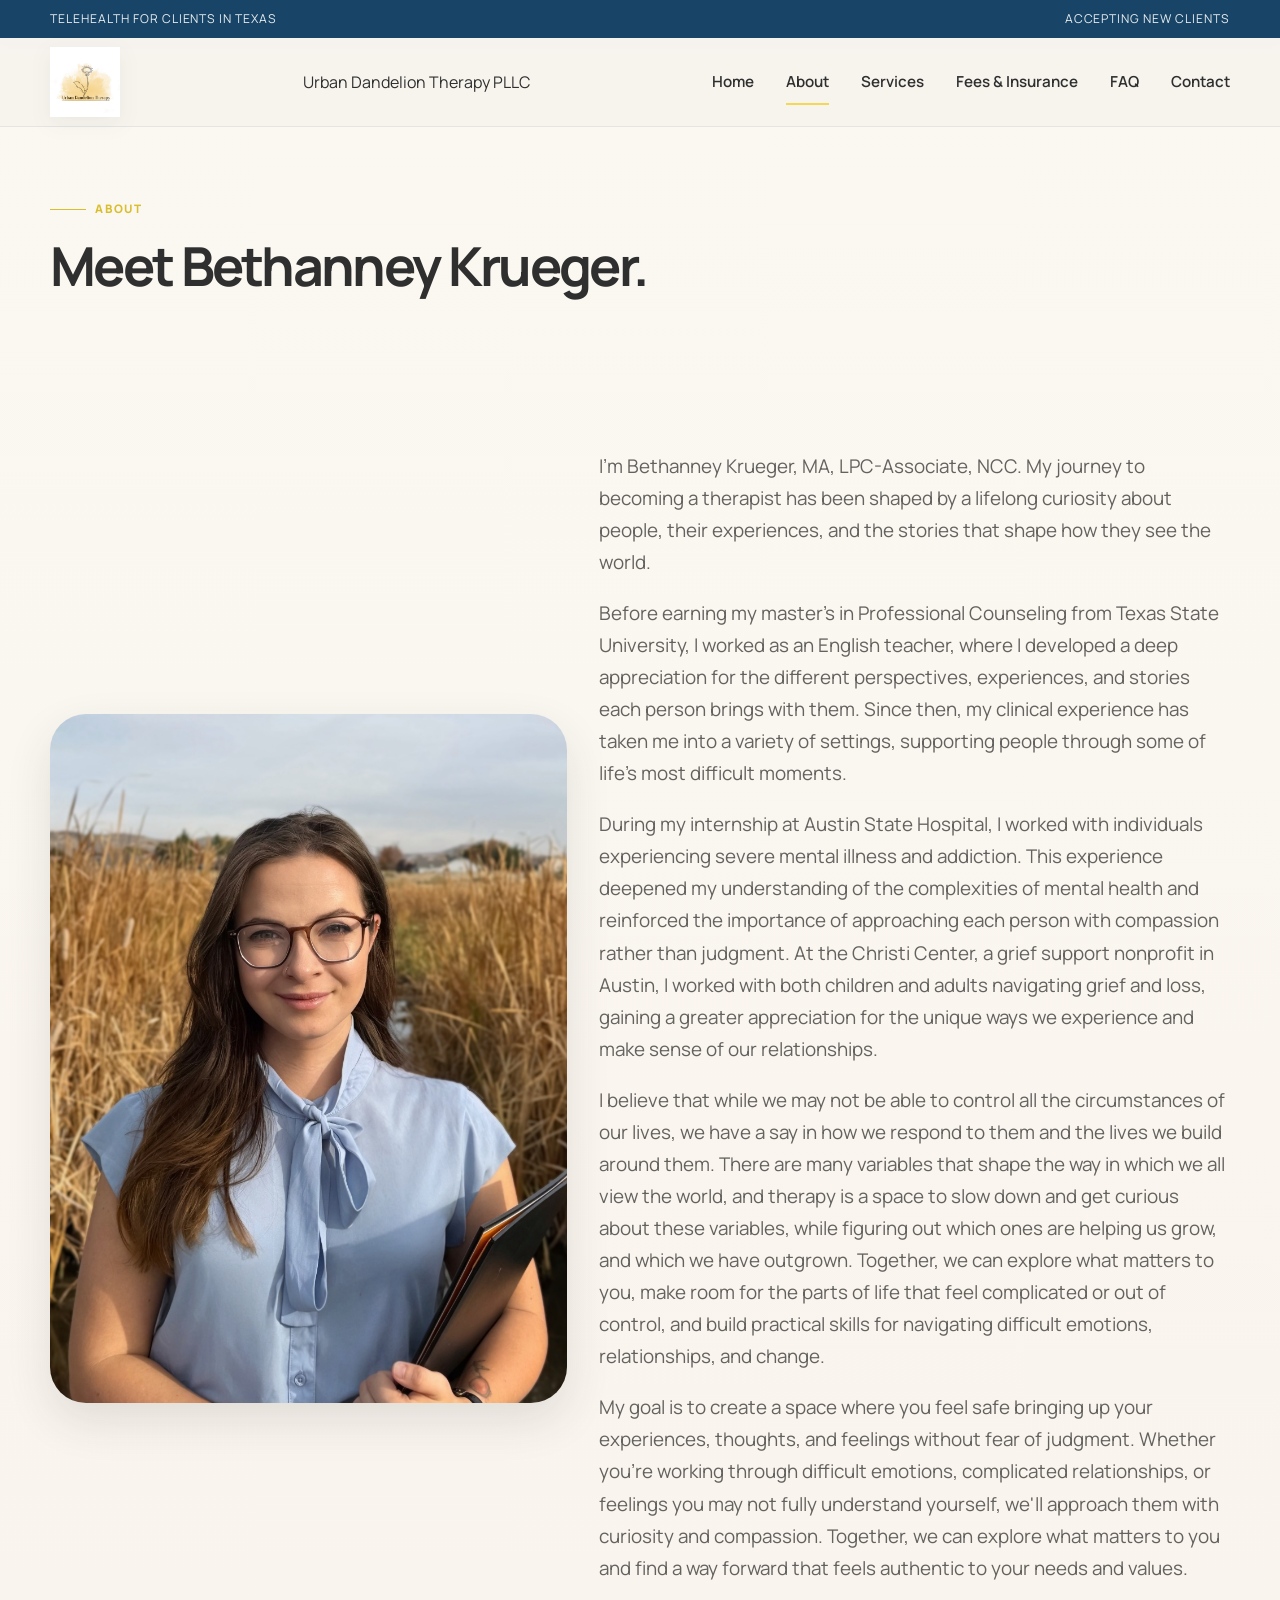
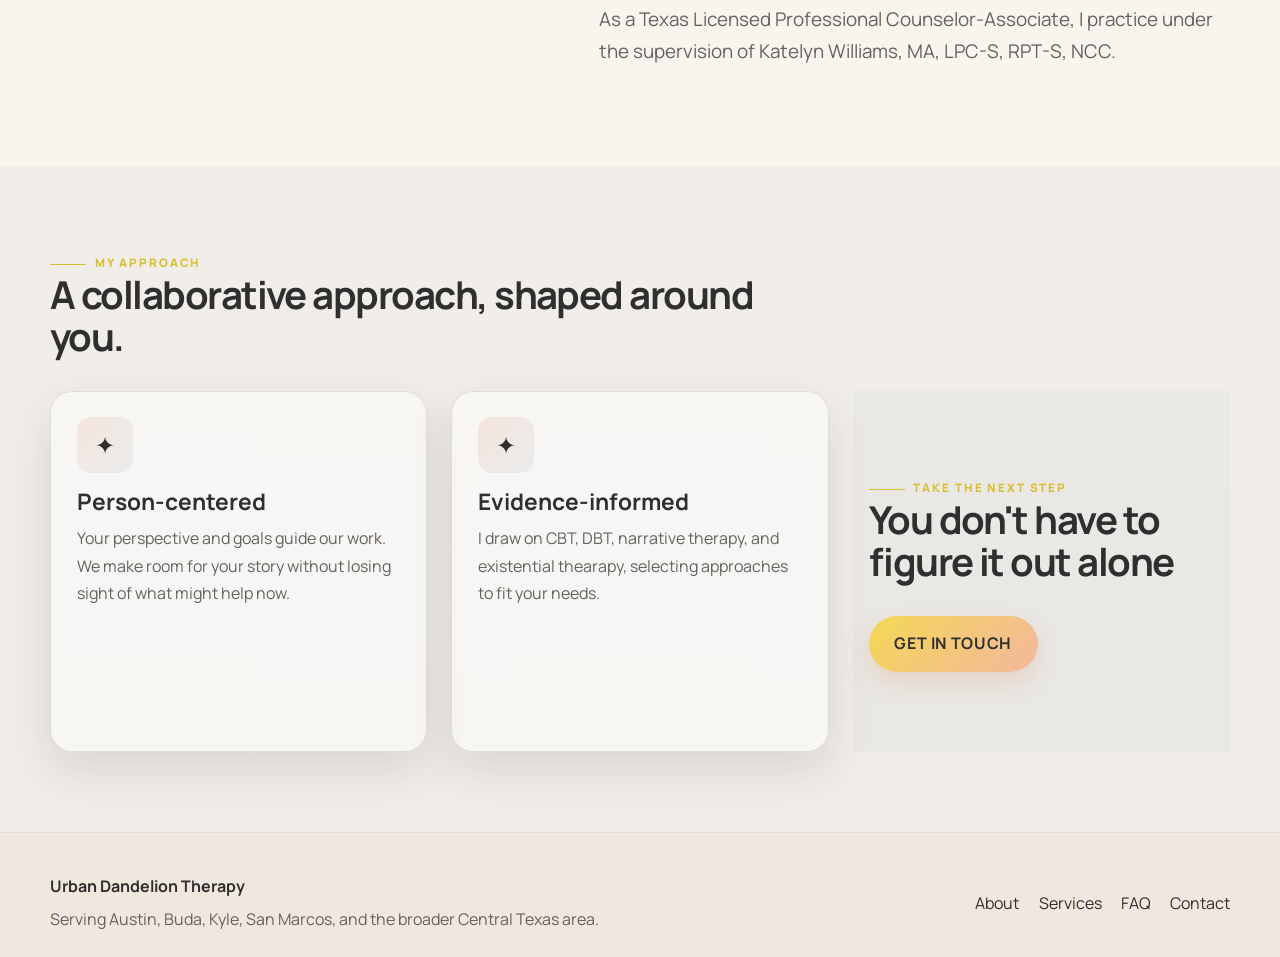
==== about.html @ 39f5d32b "first draft" ====
<!DOCTYPE html>
<html lang="en">
  <head>
    <meta charset="UTF-8" />
    <meta name="viewport" content="width=device-width, initial-scale=1.0" />
    <title>About | Urban Dandelion Therapy</title>
    <meta name="description" content="Meet Bethanney Krueger, MA, LPC-Associate, NCC, and learn about her counseling background and approach to caregiving and family support." />
    <link rel="preconnect" href="https://fonts.googleapis.com" />
    <link rel="preconnect" href="https://fonts.gstatic.com" crossorigin />
    <link href="https://fonts.googleapis.com/css2?family=Cormorant+Garamond:wght@500;600;700&family=Manrope:wght@400;500;600;700;800&display=swap" rel="stylesheet" />
    <link rel="stylesheet" href="styles.css" />
  </head>
  <body>
    <div class="topbar">
      <div class="container">
        <span>Telehealth for clients in Texas</span>
        <span>Accepting new clients</span>
      </div>
    </div>

    <header class="site-header">
      <div class="container">
        <a class="brand" href="index.html" aria-label="Urban Dandelion Therapy home">
          <img src="Reference/image0 (1).jpeg" alt="Urban Dandelion Therapy logo" class="brand-logo" />
        </a> Urban Dandelion Therapy PLLC

        <button class="nav-toggle" aria-label="Toggle menu">☰</button>

        <nav class="site-nav" aria-label="Main navigation">
          <a href="index.html">Home</a>
          <a class="active" href="about.html">About</a>
          <a href="services.html">Services</a>
          <a href="fees.html">Fees &amp; Insurance</a>
          <a href="faq.html">FAQ</a>
          <a href="contact.html">Contact</a>
        </nav>
      </div>
    </header>

    <main>
      <section class="page-hero">
        <div class="container">
          <div>
            <div class="eyebrow">About</div>
            <h1>Meet Bethanney Krueger.</h1>
          </div>
        </div>
      </section>

      <section class="section">
        <div class="container story-grid">
          <div class="story-image">
            <img src="Reference/Headshot BK.jpeg" alt="Bethanney Krueger, therapist" />
          </div>
          <div>
            <p class="lead">
              I’m Bethanney Krueger, MA, LPC-Associate, NCC. My journey to becoming a therapist has been shaped by a lifelong curiosity about people, their experiences, and the stories that shape how they see the world.
            </p>
            <p class="lead">
              Before earning my master’s in Professional Counseling from Texas State University, I worked as an English teacher, where I developed a deep appreciation for the different perspectives, experiences, and stories each person brings with them. Since then, my clinical experience has taken me into a variety of settings, supporting people through some of life’s most difficult moments.
            </p>
            <p class="lead">
              During my internship at Austin State Hospital, I worked with individuals experiencing severe mental illness and addiction. This experience deepened my understanding of the complexities of mental health and reinforced the importance of approaching each person with compassion rather than judgment. At the Christi Center, a grief support nonprofit in Austin, I worked with both children and adults navigating grief and loss, gaining a greater appreciation for the unique ways we experience and make sense of our relationships.
            </p>
            <p class="lead">
              I believe that while we may not be able to control all the circumstances of our lives, we have a say in how we respond to them and the lives we build around them.  There are many variables that shape the way in which we all view the world, and therapy is a space to slow down and get curious about these variables, while figuring out which ones are helping us grow, and which we have outgrown. Together, we can explore what matters to you, make room for the parts of life that feel complicated or out of control, and build practical skills for navigating difficult emotions, relationships, and change. 
            </p>
            <p class="lead">
              My goal is to create a space where you feel safe bringing up your experiences, thoughts, and feelings without fear of judgment. Whether you're working through difficult emotions, complicated relationships, or feelings you may not fully understand yourself, we'll approach them with curiosity and compassion. Together, we can explore what matters to you and find a way forward that feels authentic to your needs and values.
              </p>
            <p class="lead">
              As a Texas Licensed Professional Counselor-Associate, I practice under the supervision
              of Katelyn Williams, MA, LPC-S, RPT-S, NCC.
            </p>
          
          </div>
        </div>
      </section>

      <section class="section story">
        <div class="container">
          <div class="section-intro">
            <div class="eyebrow">My approach</div>
            <h2>A collaborative approach, shaped around you.</h2>
          </div>

          <div class="grid-3">
            <article class="card">
              <div class="icon">✦</div>
              <h3>Person-centered</h3>
              <p>Your perspective and goals guide our work. We make room for your story without losing sight of what might help now.</p>
            </article>
            <article class="card">
              <div class="icon">✦</div>
              <h3>Evidence-informed</h3>
              <p>I draw on CBT, DBT, narrative therapy, and existential thearapy, selecting approaches to fit your needs.</p>
            </article>
    <section class="section story">
      <div class="container">
        <div class="section-intro">
          <div class="eyebrow">Take the Next Step</div>
          <h2>You don't have to figure it out alone</h2>
        </div>
        <a class="button" href="Contact.html">Get in touch</a>
      </div>
    </section>
    </main>

    <footer class="site-footer">
      <div class="container">
        <div>
          <strong style="display:block; color:var(--navy); margin-bottom:0.35rem;">Urban Dandelion Therapy</strong>
          <span style="color:var(--muted);">Serving Austin, Buda, Kyle, San Marcos, and the broader Central Texas area.</span>
        </div>
        <div class="footer-links">
          <a href="about.html">About</a>
          <a href="services.html">Services</a>
          <a href="faq.html">FAQ</a>
          <a href="contact.html">Contact</a>
        </div>
      </div>
    </footer>

    <script src="script.js"></script>
  </body>
</html>
---- styles.css ----
:root {
  --bg: #f3efe7;
  --bg-soft: #fbf8f2;
  --sand: #efe1ae;
  --peach: #f4d855;
  --peach-deep: #d9bf30;
  --navy: #2f2f2f;
  --navy-soft: #4f4d4c;
  --sage: #7ea480;
  --ink: #2f2f2f;
  --muted: #64625f;
  --white: #ffffff;
  --line: rgba(47, 47, 47, 0.12);
  --shadow: 0 18px 45px rgba(47, 47, 47, 0.12);
  --radius: 22px;
  --container: 1180px;
}

* { box-sizing: border-box; }

html { scroll-behavior: smooth; }

body {
  margin: 0;
  font-family: 'Manrope', sans-serif;
  color: var(--ink);
  background: linear-gradient(180deg, var(--bg-soft) 0%, #f8f2eb 100%);
  line-height: 1.7;
}

img { max-width: 100%; display: block; }

a { color: inherit; text-decoration: none; }

button, input, textarea { font: inherit; }

.container {
  width: min(var(--container), calc(100% - 2rem));
  margin: 0 auto;
}

.topbar {
  background: rgba(12, 60, 96, 0.95);
  color: rgba(255,255,255,0.9);
  font-size: 0.76rem;
  letter-spacing: 0.08em;
  text-transform: uppercase;
  padding: 0.55rem 0;
}

.topbar .container {
  display: flex;
  justify-content: space-between;
  align-items: center;
  gap: 1rem;
}

.site-header {
  sticky: top 0;
  position: sticky;
  z-index: 20;
  background: rgba(247,243,238,0.9);
  backdrop-filter: blur(10px);
  border-bottom: 1px solid rgba(12,60,96,0.08);
}

.site-header .container {
  display: flex;
  align-items: center;
  justify-content: space-between;
  min-height: 88px;
  gap: 1.25rem;
}

.brand {
  display: flex;
  align-items: center;
  gap: 0.9rem;
}

.brand-logo {
  height: 70px;
  width: auto;
  object-fit: contain;
  display: block;
  filter: drop-shadow(0 6px 10px rgba(47, 47, 47, 0.06));
}

.brand-mark {
  width: 48px;
  height: 48px;
  border-radius: 50%;
  display: grid;
  place-items: center;
  background: linear-gradient(135deg, var(--peach), #f7caaf);
  color: var(--navy);
  font-family: 'Cormorant Garamond', serif;
  font-weight: 700;
  font-size: 1.5rem;
  box-shadow: inset 0 0 0 2px rgba(255,255,255,0.45);
}

.brand-text {
  display: flex;
  flex-direction: column;
  line-height: 1.1;
}

.brand-text strong {
  font-size: 0.96rem;
  letter-spacing: 0.12em;
  text-transform: uppercase;
  color: var(--navy);
}

.brand-text span {
  font-size: 0.74rem;
  letter-spacing: 0.08em;
  text-transform: uppercase;
  color: var(--sage);
}

.site-nav {
  display: flex;
  align-items: center;
  gap: 2rem;
  font-size: 0.95rem;
}

.site-nav a {
  position: relative;
  color: var(--navy);
  font-weight: 600;
  padding: 0.4rem 0;
}

.site-nav a::after {
  content: "";
  position: absolute;
  left: 0;
  bottom: -0.2rem;
  width: 100%;
  height: 2px;
  background: var(--peach);
  transform: scaleX(0);
  transform-origin: left;
  transition: transform 180ms ease;
}

.site-nav a:hover::after,
.site-nav a.active::after { transform: scaleX(1); }

.nav-toggle {
  display: none;
  width: 44px;
  height: 44px;
  border-radius: 12px;
  border: 1px solid var(--line);
  background: rgba(255,255,255,0.4);
  color: var(--navy);
}

.button,
.button-secondary {
  display: inline-flex;
  align-items: center;
  justify-content: center;
  border-radius: 999px;
  padding: 0.92rem 1.6rem;
  font-weight: 700;
  letter-spacing: 0.04em;
  text-transform: uppercase;
  cursor: pointer;
  transition: transform 180ms ease, box-shadow 180ms ease, background 180ms ease;
}

.button {
  background: linear-gradient(135deg, var(--peach), #f3b79e);
  color: var(--navy);
  box-shadow: 0 10px 24px rgba(224,153,114,0.28);
}

.button-secondary {
  background: transparent;
  color: var(--navy);
  border: 1px solid rgba(12,60,96,0.2);
}

.button:hover,
.button-secondary:hover { transform: translateY(-1px); }

.hero {
  padding: 4.5rem 0 4rem;
  position: relative;
  overflow: hidden;
}

.hero .container {
  display: grid;
  grid-template-columns: 1.05fr 0.95fr;
  align-items: center;
  gap: 3rem;
}

.hero-copy {
  max-width: 630px;
}

.eyebrow {
  display: inline-flex;
  align-items: center;
  gap: 0.55rem;
  color: var(--peach-deep);
  font-size: 0.73rem;
  font-weight: 800;
  letter-spacing: 0.16em;
  text-transform: uppercase;
}

.eyebrow::before {
  content: "";
  width: 36px;
  height: 1px;
  background: currentColor;
}

h1, h2, h3, h4 {
  margin: 0 0 1rem;
  color: var(--navy);
  font-weight: 700;
  line-height: 1.1;
}

h1 {
  font-size: clamp(2.8rem, 4.2vw, 5rem);
  letter-spacing: -0.05em;
  margin-top: 1rem;
}

h2 {
  font-size: clamp(2.1rem, 3vw, 3.1rem);
  letter-spacing: -0.04em;
}

h3 {
  font-size: clamp(1.5rem, 2vw, 2.1rem);
}

.lead {
  font-size: 1.18rem;
  color: var(--muted);
  max-width: 60ch;
}

.hero-actions {
  display: flex;
  gap: 1rem;
  flex-wrap: wrap;
  margin-top: 2rem;
}

.hero-notes {
  display: grid;
  grid-template-columns: repeat(3, minmax(0, 1fr));
  gap: 1rem;
  margin-top: 2.25rem;
}

.note {
  background: rgba(255,255,255,0.48);
  border: 1px solid var(--line);
  border-radius: 18px;
  padding: 1rem;
  box-shadow: var(--shadow);
}

.note strong {
  display: block;
  color: var(--navy);
  font-size: 1.2rem;
  margin-bottom: 0.2rem;
}

.note span {
  color: var(--muted);
  font-size: 0.82rem;
}

.hero-visual {
  position: relative;
}

.image-card {
  border-radius: 30px;
  overflow: hidden;
  background: #ddd;
  box-shadow: 0 28px 60px rgba(12,60,96,0.14);
  min-height: 620px;
  position: relative;
}

.image-card img {
  width: 100%;
  height: 100%;
  object-fit: cover;
}

.badge-card {
  position: absolute;
  right: -1rem;
  bottom: 2rem;
  background: rgba(255,255,255,0.9);
  border: 1px solid rgba(12,60,96,0.1);
  border-radius: 20px;
  padding: 1rem 1.1rem;
  width: min(250px, 72%);
  box-shadow: var(--shadow);
}

.badge-card strong {
  display: block;
  font-size: 0.76rem;
  letter-spacing: 0.12em;
  text-transform: uppercase;
  color: var(--peach-deep);
  margin-bottom: 0.4rem;
}

.badge-card p {
  margin: 0;
  color: var(--navy);
  font-size: 1.02rem;
  line-height: 1.5;
}

.palette-gallery {
  display: grid;
  grid-template-columns: repeat(2, minmax(0, 1fr));
  gap: 1.5rem;
  margin-top: 2rem;
}

.palette-card {
  border-radius: 28px;
  overflow: hidden;
  border: 1px solid var(--line);
  background: rgba(255,255,255,0.5);
  box-shadow: var(--shadow);
}

.palette-card img {
  width: 100%;
  height: 310px;
  object-fit: cover;
}

.section {
  padding: 5rem 0;
}

.section-intro {
  max-width: 720px;
  margin-bottom: 2rem;
}

.section-intro p {
  color: var(--muted);
  font-size: 1.06rem;
}

.grid-3 {
  display: grid;
  grid-template-columns: repeat(3, minmax(0, 1fr));
  gap: 1.5rem;
}

.card {
  background: rgba(255,255,255,0.5);
  border: 1px solid var(--line);
  border-radius: var(--radius);
  padding: 1.6rem;
  box-shadow: var(--shadow);
}

.card .icon {
  width: 56px;
  height: 56px;
  display: grid;
  place-items: center;
  border-radius: 14px;
  background: linear-gradient(135deg, rgba(224,153,114,0.18), rgba(12,60,96,0.06));
  font-size: 1.5rem;
  margin-bottom: 1rem;
}

.card h3 {
  margin-bottom: 0.7rem;
  font-size: 1.42rem;
}

.card p {
  margin: 0;
  color: var(--muted);
}

.story {
  background: rgba(12,60,96,0.03);
}

.story-grid {
  display: grid;
  grid-template-columns: 0.9fr 1.1fr;
  gap: 2rem;
  align-items: center;
}

.story-image {
  border-radius: 36px;
  overflow: hidden;
  min-height: 500px;
  box-shadow: var(--shadow);
}

.story-image img {
  width: 100%;
  height: 100%;
  object-fit: cover;
}

.checklist {
  list-style: none;
  display: grid;
  gap: 0.9rem;
  padding: 0;
  margin: 1.5rem 0 0;
}

.checklist li {
  display: flex;
  align-items: flex-start;
  gap: 0.8rem;
  color: var(--ink);
  font-weight: 600;
}

.checklist li::before {
  content: "✓";
  width: 28px;
  height: 28px;
  display: inline-grid;
  place-items: center;
  border-radius: 50%;
  background: rgba(224, 153, 114, 0.16);
  color: var(--navy);
  font-weight: 900;
  flex-shrink: 0;
}

.metrics {
  display: grid;
  grid-template-columns: repeat(3, minmax(0,1fr));
  gap: 1.25rem;
  margin-top: 2rem;
}

.metric {
  background: var(--white);
  border: 1px solid var(--line);
  border-radius: 20px;
  padding: 1.2rem;
}

.metric strong {
  display: block;
  font-size: clamp(1.8rem, 2vw, 2.5rem);
  color: var(--navy);
  margin-bottom: 0.3rem;
}

.metric span {
  color: var(--muted);
}

.cta-band {
  background: linear-gradient(135deg, var(--navy) 0%, #153d61 100%);
  color: rgba(255,255,255,0.9);
  padding: 4rem 0;
}

.cta-band .container {
  display: flex;
  justify-content: space-between;
  align-items: center;
  gap: 1.5rem;
}

.cta-band h2, .cta-band p { color: #fff; }

.page-hero {
  padding: 4rem 0 2.5rem;
}

.page-hero .container {
  display: grid;
  grid-template-columns: 1fr auto;
  align-items: end;
  gap: 1rem;
}

.page-hero p {
  margin: 0;
  color: var(--muted);
  font-size: 1.05rem;
}

.service-list {
  display: grid;
  grid-template-columns: repeat(2, minmax(0, 1fr));
  gap: 1.4rem;
}

.service-item {
  background: rgba(255,255,255,0.5);
  border: 1px solid var(--line);
  border-radius: 22px;
  padding: 1.5rem;
}

.service-item h3 { margin-bottom: 0.55rem; }

.service-item p { margin: 0; color: var(--muted); }

.process {
  display: grid;
  grid-template-columns: repeat(4, minmax(0, 1fr));
  gap: 1.2rem;
}

.step {
  background: var(--white);
  border: 1px solid var(--line);
  border-radius: 20px;
  padding: 1.35rem;
}

.step-number {
  width: 42px;
  height: 42px;
  border-radius: 50%;
  display: grid;
  place-items: center;
  font-weight: 800;
  color: var(--navy);
  background: rgba(224,153,114,0.17);
  margin-bottom: 0.9rem;
}

.quote-card {
  background: linear-gradient(135deg, rgba(205, 148, 119, 0.08), rgba(12,60,96,0.04));
  border: 1px solid var(--line);
  border-radius: 24px;
  padding: 2rem;
  max-width: 860px;
  margin: 0 auto;
  text-align: center;
}

.quote-card p {
  font-size: clamp(1.2rem, 1.5vw, 1.7rem);
  color: var(--navy);
  font-family: 'Cormorant Garamond', serif;
  line-height: 1.3;
  margin: 0;
}

.faq-grid {
  display: grid;
  grid-template-columns: repeat(2, minmax(0, 1fr));
  gap: 1.2rem;
}

.faq-item {
  background: rgba(255,255,255,0.5);
  border: 1px solid var(--line);
  border-radius: 20px;
  padding: 1.5rem;
}

.faq-item h3 {
  font-size: 1.2rem;
  margin-bottom: 0.5rem;
}

.faq-item p { margin: 0; color: var(--muted); }

.contact-grid {
  display: grid;
  grid-template-columns: 0.8fr 1.2fr;
  gap: 1.5rem;
  align-items: start;
}

.contact-panel,
.form-panel {
  background: rgba(255,255,255,0.5);
  border: 1px solid var(--line);
  border-radius: 24px;
  padding: 1.6rem;
  box-shadow: var(--shadow);
}

.contact-meta {
  display: grid;
  gap: 1rem;
}

.meta-row {
  display: flex;
  gap: 0.9rem;
  align-items: flex-start;
}

.meta-icon {
  width: 42px;
  height: 42px;
  display: grid;
  place-items: center;
  border-radius: 12px;
  background: rgba(224,153,114,0.15);
  color: var(--navy);
  font-weight: 800;
}

.meta-row strong {
  display: block;
  color: var(--navy);
  margin-bottom: 0.15rem;
}

.meta-row span,
.meta-row a {
  color: var(--muted);
}

.form-panel form {
  display: grid;
  gap: 1rem;
}

.form-row {
  display: grid;
  grid-template-columns: repeat(2, minmax(0, 1fr));
  gap: 1rem;
}

label {
  display: grid;
  gap: 0.45rem;
  font-weight: 700;
  color: var(--navy);
  font-size: 0.95rem;
}

input, textarea {
  width: 100%;
  border: 1px solid rgba(12,60,96,0.18);
  border-radius: 14px;
  background: rgba(255,255,255,0.7);
  color: var(--ink);
  padding: 0.9rem 1rem;
}

textarea { min-height: 150px; resize: vertical; }

.site-footer {
  background: #f0e7df;
  border-top: 1px solid rgba(12,60,96,0.08);
  padding: 2.5rem 0 1.5rem;
}

.site-footer .container {
  display: flex;
  justify-content: space-between;
  align-items: center;
  gap: 1rem;
  flex-wrap: wrap;
}

.footer-links {
  display: flex;
  gap: 1.2rem;
  flex-wrap: wrap;
  color: var(--navy);
}

@media (max-width: 980px) {
  .site-nav {
    position: absolute;
    top: calc(100% + 0.5rem);
    right: 1rem;
    left: 1rem;
    flex-direction: column;
    align-items: flex-start;
    background: rgba(255,255,255,0.95);
    border: 1px solid var(--line);
    border-radius: 18px;
    padding: 1rem;
    box-shadow: var(--shadow);
    display: none;
  }

  .site-nav.open { display: flex; }

  .nav-toggle { display: inline-grid; place-items: center; }

  .hero .container,
  .story-grid,
  .contact-grid,
  .page-hero .container { grid-template-columns: 1fr; }

  .grid-3,
  .service-list,
  .faq-grid,
  .metrics,
  .process { grid-template-columns: 1fr 1fr; }
}

@media (max-width: 640px) {
  .topbar .container,
  .cta-band .container,
  .site-footer .container,
  .hero-actions,
  .form-row { display: block; }

  .hero {
    padding-top: 3rem;
  }

  .grid-3,
  .service-list,
  .faq-grid,
  .metrics,
  .process,
  .hero-notes { grid-template-columns: 1fr; }

  h1 { line-height: 1.1; }
  .button,
  .button-secondary { width: 100%; }
  .badge-card { position: static; width: 100%; margin-top: 1rem; }
}
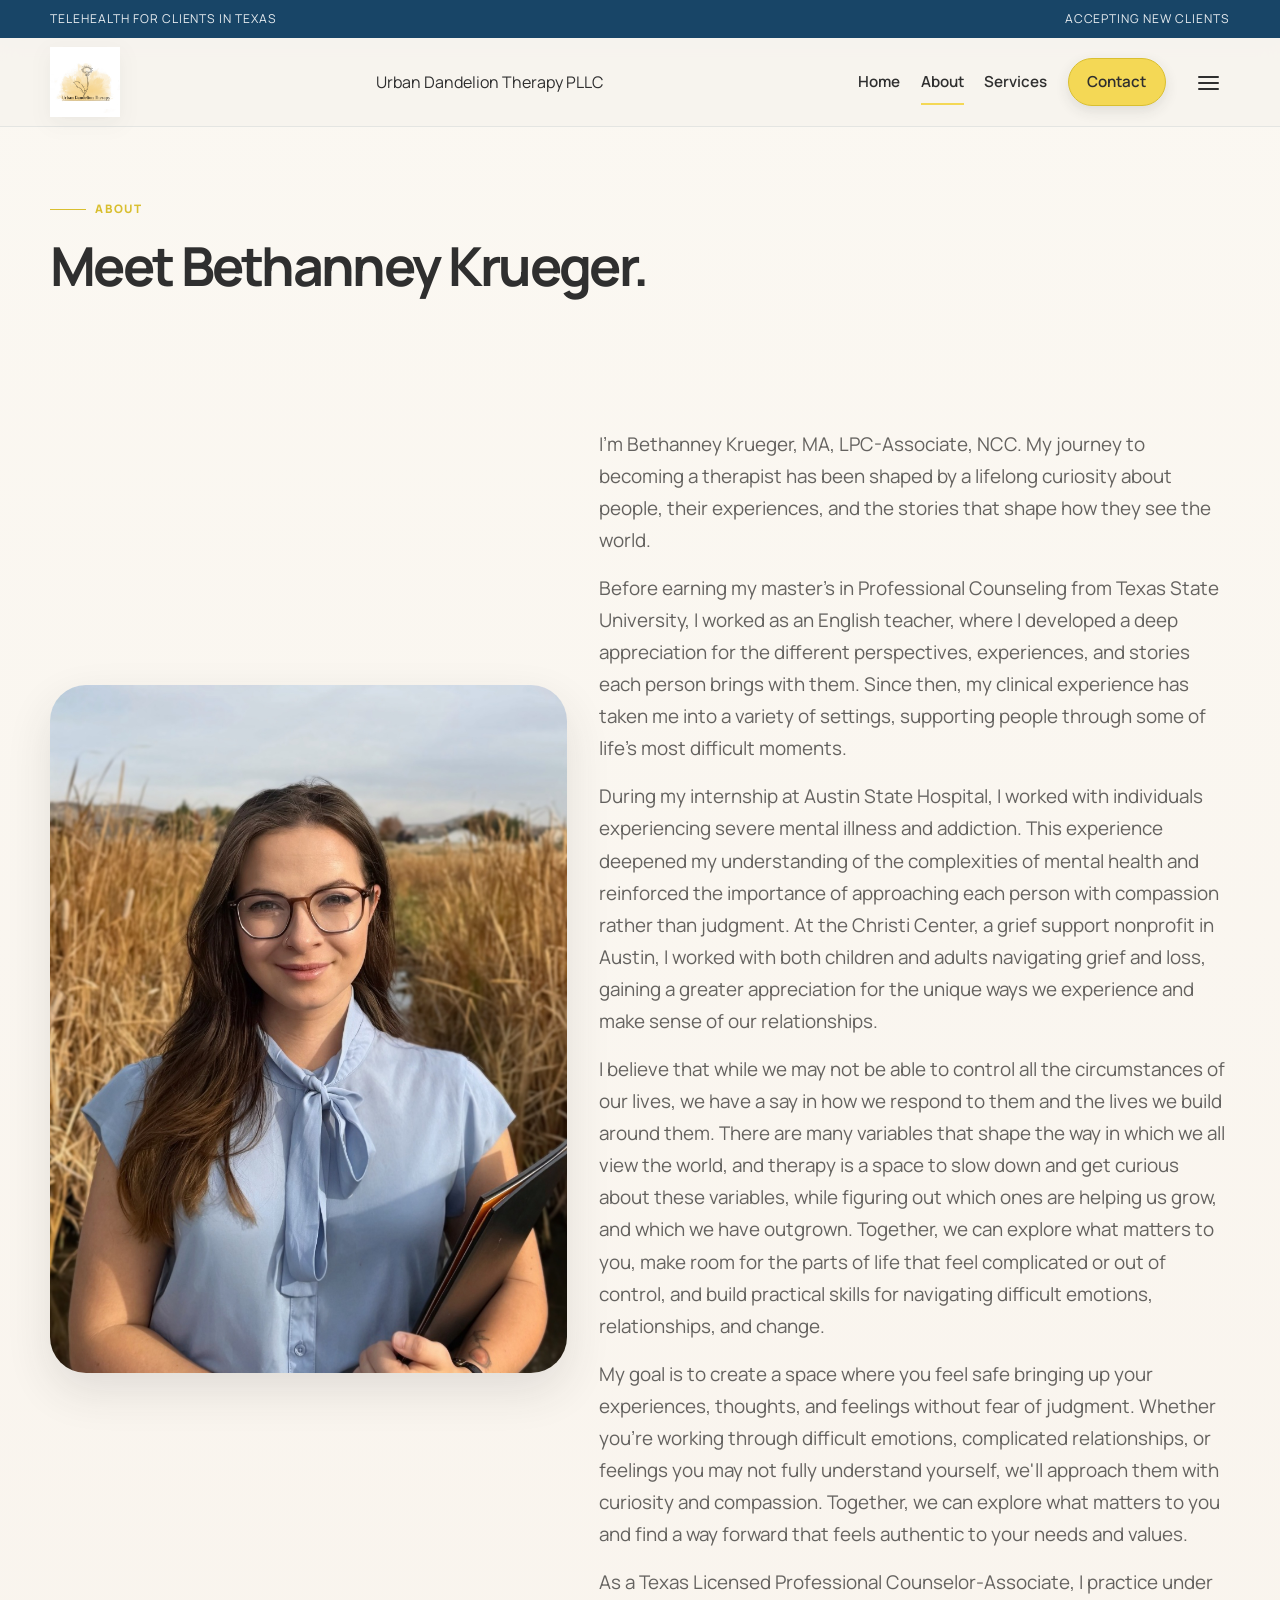
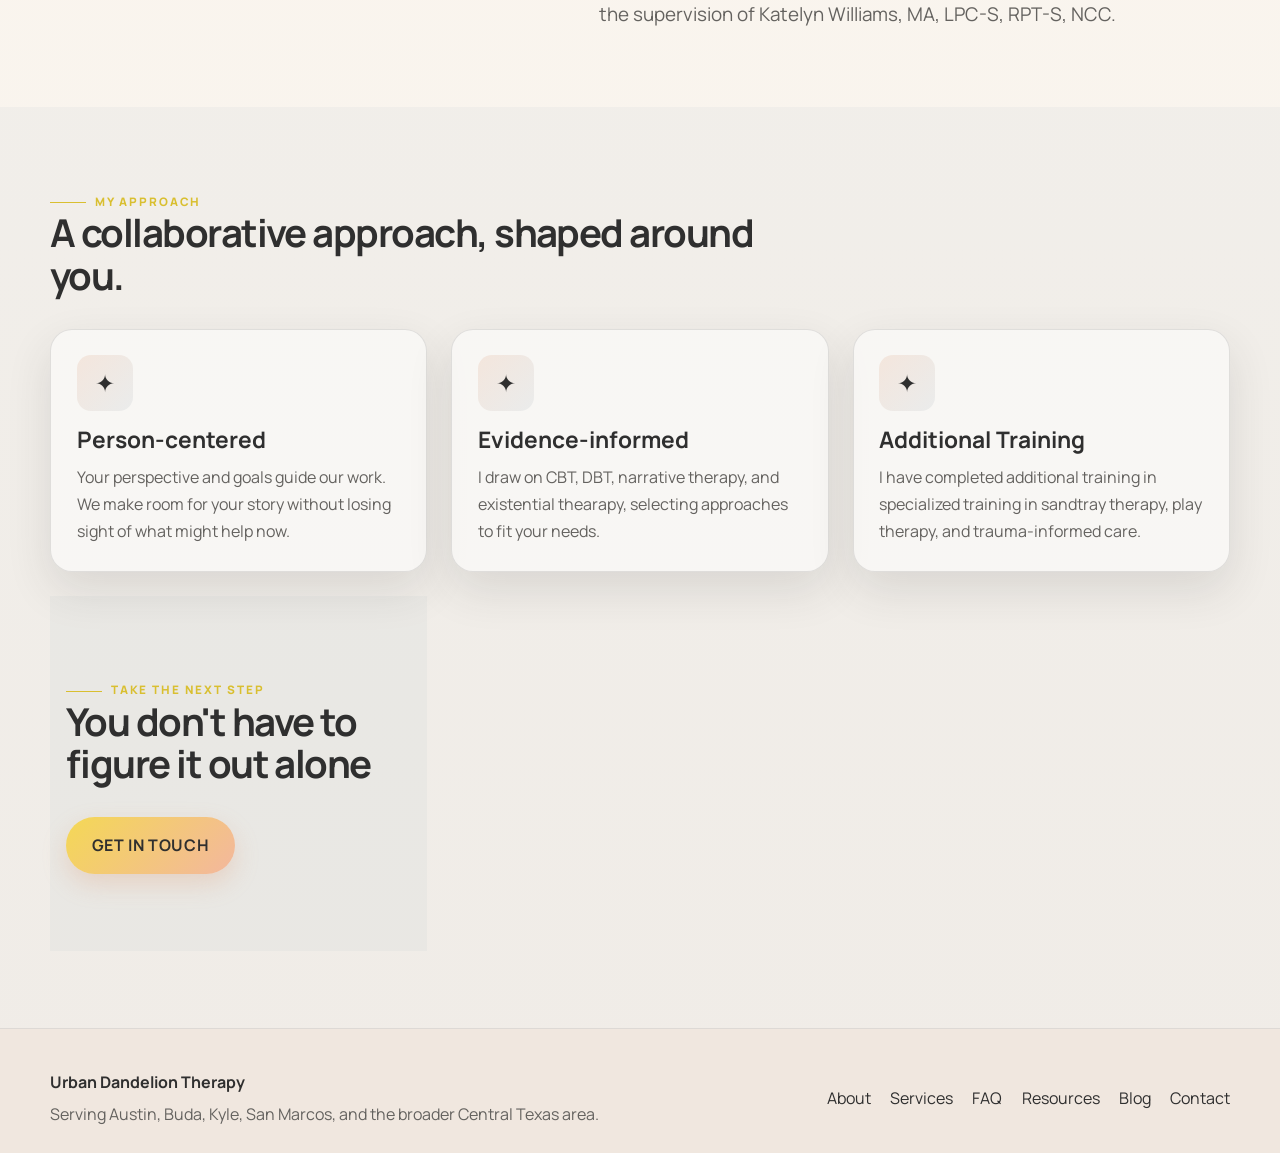
==== commit fbb8d775: "resources, blog, robots Updated Services, added blog and resources, formatting and metadata fixes" ====
--- a/about.html
+++ b/about.html
@@ -24,15 +24,24 @@
           <img src="Reference/image0 (1).jpeg" alt="Urban Dandelion Therapy logo" class="brand-logo" />
         </a> Urban Dandelion Therapy PLLC
 
-        <button class="nav-toggle" aria-label="Toggle menu">☰</button>
+        <button class="nav-toggle" aria-label="Toggle menu" aria-expanded="false">☰</button>
 
         <nav class="site-nav" aria-label="Main navigation">
           <a href="index.html">Home</a>
           <a class="active" href="about.html">About</a>
           <a href="services.html">Services</a>
-          <a href="fees.html">Fees &amp; Insurance</a>
-          <a href="faq.html">FAQ</a>
-          <a href="contact.html">Contact</a>
+          <a class="nav-contact" href="contact.html">Contact</a>
+          <div class="nav-dropdown">
+            <button class="nav-dropdown-toggle" type="button" aria-label="More navigation options" aria-expanded="false" aria-haspopup="true">
+              <span class="menu-icon" aria-hidden="true"><span></span><span></span><span></span></span>
+            </button>
+            <div class="nav-dropdown-menu">
+              <a href="fees.html">Fees &amp; Insurance</a>
+              <a href="faq.html">FAQ</a>
+              <a href="resources.html">Resources</a>
+              <a href="blog.html">Blog</a>
+            </div>
+          </div>
         </nav>
       </div>
     </header>
@@ -95,6 +104,11 @@
               <h3>Evidence-informed</h3>
               <p>I draw on CBT, DBT, narrative therapy, and existential thearapy, selecting approaches to fit your needs.</p>
             </article>
+            <article class="card">
+              <div class="icon">✦</div>
+              <h3>Additional Training</h3>
+              <p>I have completed additional training in specialized training in sandtray therapy, play therapy, and trauma-informed care.</p>
+            </article>
     <section class="section story">
       <div class="container">
         <div class="section-intro">
@@ -116,6 +130,8 @@
           <a href="about.html">About</a>
           <a href="services.html">Services</a>
           <a href="faq.html">FAQ</a>
+          <a href="resources.html">Resources</a>
+          <a href="blog.html">Blog</a>
           <a href="contact.html">Contact</a>
         </div>
       </div>
--- a/styles.css
+++ b/styles.css
@@ -14,6 +14,8 @@
   --shadow: 0 18px 45px rgba(47, 47, 47, 0.12);
   --radius: 22px;
   --container: 1180px;
+  --section-space: clamp(3rem, 6vw, 5rem);
+  --content-gap: clamp(1rem, 2vw, 1.5rem);
 }
 
 * { box-sizing: border-box; }
@@ -33,6 +35,12 @@
 a { color: inherit; text-decoration: none; }
 
 button, input, textarea { font: inherit; }
+
+p {
+  margin: 0 0 1rem;
+}
+
+p:last-child { margin-bottom: 0; }
 
 .container {
   width: min(var(--container), calc(100% - 2rem));
@@ -123,18 +131,82 @@
 .site-nav {
   display: flex;
   align-items: center;
-  gap: 2rem;
+  gap: clamp(0.75rem, 1.6vw, 1.5rem);
   font-size: 0.95rem;
 }
 
-.site-nav a {
+.site-nav > a,
+.nav-dropdown-toggle {
   position: relative;
   color: var(--navy);
   font-weight: 600;
   padding: 0.4rem 0;
-}
-
-.site-nav a::after {
+  white-space: nowrap;
+}
+
+.site-nav > a.nav-contact {
+  padding: 0.62rem 1.15rem;
+  border: 1px solid var(--peach-deep);
+  border-radius: 999px;
+  background: var(--peach);
+  color: var(--navy);
+  box-shadow: 0 5px 14px rgba(47,47,47,0.12);
+  transition: background 180ms ease, box-shadow 180ms ease, transform 180ms ease;
+}
+
+.site-nav > a.nav-contact::after { content: none; }
+
+.site-nav > a.nav-contact:hover {
+  background: #f7df75;
+  box-shadow: 0 7px 18px rgba(47,47,47,0.16);
+  transform: translateY(-1px);
+}
+
+.site-nav > a.nav-contact.active {
+  background: var(--navy);
+  border-color: var(--navy);
+  color: #fff;
+}
+
+.site-nav > a.nav-contact:focus-visible {
+  outline: 3px solid var(--peach-deep);
+  outline-offset: 3px;
+}
+
+.nav-dropdown-toggle {
+  display: inline-flex;
+  align-items: center;
+  justify-content: center;
+  width: 44px;
+  height: 44px;
+  border: 0;
+  border-radius: 12px;
+  background: transparent;
+  color: var(--navy);
+  cursor: pointer;
+}
+
+.nav-dropdown-toggle:hover,
+.nav-dropdown-toggle[aria-expanded="true"] {
+  background: rgba(47,47,47,0.06);
+}
+
+.menu-icon {
+  display: grid;
+  gap: 4px;
+  width: 21px;
+}
+
+.menu-icon span {
+  display: block;
+  width: 100%;
+  height: 2px;
+  border-radius: 2px;
+  background: currentColor;
+}
+
+.site-nav > a::after,
+.nav-dropdown-toggle::after {
   content: "";
   position: absolute;
   left: 0;
@@ -147,8 +219,55 @@
   transition: transform 180ms ease;
 }
 
-.site-nav a:hover::after,
-.site-nav a.active::after { transform: scaleX(1); }
+.site-nav > a:hover::after,
+.site-nav > a.active::after,
+.nav-dropdown:hover .nav-dropdown-toggle::after,
+.nav-dropdown:focus-within .nav-dropdown-toggle::after,
+.nav-dropdown.has-active .nav-dropdown-toggle::after { transform: scaleX(1); }
+
+.nav-dropdown {
+  position: relative;
+}
+
+.nav-dropdown-menu {
+  position: absolute;
+  top: calc(100% + 0.45rem);
+  right: 0;
+  z-index: 25;
+  display: none;
+  min-width: 13rem;
+  padding: 0.5rem;
+  border: 1px solid var(--line);
+  border-radius: 14px;
+  background: rgba(255,255,255,0.98);
+  box-shadow: var(--shadow);
+}
+
+.nav-dropdown.open .nav-dropdown-menu,
+.nav-dropdown:hover .nav-dropdown-menu,
+.nav-dropdown:focus-within .nav-dropdown-menu {
+  display: grid;
+}
+
+.nav-dropdown-menu a {
+  padding: 0.6rem 0.75rem;
+  border-radius: 9px;
+  color: var(--navy);
+  font-weight: 600;
+  line-height: 1.4;
+  white-space: nowrap;
+}
+
+.nav-dropdown-menu a:hover,
+.nav-dropdown-menu a.active {
+  background: rgba(217,191,48,0.16);
+}
+
+.nav-dropdown-menu a:focus-visible,
+.nav-dropdown-toggle:focus-visible {
+  outline: 3px solid var(--peach-deep);
+  outline-offset: 3px;
+}
 
 .nav-toggle {
   display: none;
@@ -190,7 +309,7 @@
 .button-secondary:hover { transform: translateY(-1px); }
 
 .hero {
-  padding: 4.5rem 0 4rem;
+  padding: clamp(3rem, 6vw, 4.5rem) 0;
   position: relative;
   overflow: hidden;
 }
@@ -199,7 +318,7 @@
   display: grid;
   grid-template-columns: 1.05fr 0.95fr;
   align-items: center;
-  gap: 3rem;
+  gap: clamp(2rem, 4vw, 3rem);
 }
 
 .hero-copy {
@@ -250,11 +369,12 @@
   font-size: 1.18rem;
   color: var(--muted);
   max-width: 60ch;
+  margin-bottom: 1rem;
 }
 
 .hero-actions {
   display: flex;
-  gap: 1rem;
+  gap: var(--content-gap);
   flex-wrap: wrap;
   margin-top: 2rem;
 }
@@ -262,7 +382,7 @@
 .hero-notes {
   display: grid;
   grid-template-columns: repeat(3, minmax(0, 1fr));
-  gap: 1rem;
+  gap: var(--content-gap);
   margin-top: 2.25rem;
 }
 
@@ -291,15 +411,17 @@
 }
 
 .image-card {
+  aspect-ratio: 4 / 5;
   border-radius: 30px;
   overflow: hidden;
   background: #ddd;
   box-shadow: 0 28px 60px rgba(12,60,96,0.14);
-  min-height: 620px;
   position: relative;
 }
 
 .image-card img {
+  position: absolute;
+  inset: 0;
   width: 100%;
   height: 100%;
   object-fit: cover;
@@ -355,12 +477,12 @@
 }
 
 .section {
-  padding: 5rem 0;
+  padding: var(--section-space) 0;
 }
 
 .section-intro {
   max-width: 720px;
-  margin-bottom: 2rem;
+  margin-bottom: clamp(1.5rem, 3vw, 2rem);
 }
 
 .section-intro p {
@@ -371,7 +493,7 @@
 .grid-3 {
   display: grid;
   grid-template-columns: repeat(3, minmax(0, 1fr));
-  gap: 1.5rem;
+  gap: var(--content-gap);
 }
 
 .card {
@@ -410,18 +532,21 @@
 .story-grid {
   display: grid;
   grid-template-columns: 0.9fr 1.1fr;
-  gap: 2rem;
+  gap: clamp(1.5rem, 3vw, 2rem);
   align-items: center;
 }
 
 .story-image {
+  aspect-ratio: 3 / 4;
   border-radius: 36px;
   overflow: hidden;
-  min-height: 500px;
   box-shadow: var(--shadow);
+  position: relative;
 }
 
 .story-image img {
+  position: absolute;
+  inset: 0;
   width: 100%;
   height: 100%;
   object-fit: cover;
@@ -459,7 +584,7 @@
 .metrics {
   display: grid;
   grid-template-columns: repeat(3, minmax(0,1fr));
-  gap: 1.25rem;
+  gap: var(--content-gap);
   margin-top: 2rem;
 }
 
@@ -497,14 +622,14 @@
 .cta-band h2, .cta-band p { color: #fff; }
 
 .page-hero {
-  padding: 4rem 0 2.5rem;
+  padding: clamp(2.5rem, 5vw, 4rem) 0 clamp(1.75rem, 4vw, 2.5rem);
 }
 
 .page-hero .container {
   display: grid;
   grid-template-columns: 1fr auto;
   align-items: end;
-  gap: 1rem;
+  gap: var(--content-gap);
 }
 
 .page-hero p {
@@ -515,32 +640,69 @@
 
 .service-list {
   display: grid;
+  grid-template-columns: repeat(3, minmax(0, 1fr));
+  gap: var(--content-gap);
+}
+
+.service-item {
+  display: flex;
+  flex-direction: column;
+  background: rgba(255,255,255,0.5);
+  border: 1px solid var(--line);
+  border-radius: 22px;
+  padding: clamp(1.25rem, 2.5vw, 1.75rem);
+  box-shadow: var(--shadow);
+}
+
+.service-item h3 {
+  margin-bottom: 0.75rem;
+  font-size: clamp(1.35rem, 2vw, 1.7rem);
+}
+
+.service-item p {
+  margin: 0;
+  color: var(--muted);
+}
+
+.process {
+  display: grid;
   grid-template-columns: repeat(2, minmax(0, 1fr));
-  gap: 1.4rem;
-}
-
-.service-item {
-  background: rgba(255,255,255,0.5);
-  border: 1px solid var(--line);
-  border-radius: 22px;
-  padding: 1.5rem;
-}
-
-.service-item h3 { margin-bottom: 0.55rem; }
-
-.service-item p { margin: 0; color: var(--muted); }
-
-.process {
-  display: grid;
-  grid-template-columns: repeat(4, minmax(0, 1fr));
-  gap: 1.2rem;
+  grid-auto-rows: 1fr;
+  gap: var(--content-gap);
+  max-width: 960px;
+  margin: 0 auto;
 }
 
 .step {
+  display: grid;
+  grid-template-columns: auto minmax(0, 1fr);
+  grid-template-rows: auto auto;
+  align-content: start;
+  column-gap: 1rem;
+  row-gap: 0.4rem;
   background: var(--white);
   border: 1px solid var(--line);
   border-radius: 20px;
-  padding: 1.35rem;
+  padding: clamp(1.25rem, 2.5vw, 1.75rem);
+  box-shadow: var(--shadow);
+}
+
+.step-number {
+  grid-column: 1;
+  grid-row: 1 / span 2;
+  margin: 0;
+}
+
+.step h3 {
+  align-self: center;
+  margin: 0;
+  font-size: clamp(1.25rem, 1.8vw, 1.55rem);
+}
+
+.step p {
+  grid-column: 2;
+  margin: 0;
+  color: var(--muted);
 }
 
 .step-number {
@@ -552,7 +714,6 @@
   font-weight: 800;
   color: var(--navy);
   background: rgba(224,153,114,0.17);
-  margin-bottom: 0.9rem;
 }
 
 .quote-card {
@@ -576,7 +737,7 @@
 .faq-grid {
   display: grid;
   grid-template-columns: repeat(2, minmax(0, 1fr));
-  gap: 1.2rem;
+  gap: var(--content-gap);
 }
 
 .faq-item {
@@ -596,7 +757,7 @@
 .contact-grid {
   display: grid;
   grid-template-columns: 0.8fr 1.2fr;
-  gap: 1.5rem;
+  gap: var(--content-gap);
   align-items: start;
 }
 
@@ -650,7 +811,7 @@
 .form-row {
   display: grid;
   grid-template-columns: repeat(2, minmax(0, 1fr));
-  gap: 1rem;
+  gap: var(--content-gap);
 }
 
 label {
@@ -688,9 +849,83 @@
 
 .footer-links {
   display: flex;
-  gap: 1.2rem;
+  gap: 0.6rem 1.2rem;
   flex-wrap: wrap;
   color: var(--navy);
+}
+
+.resource-grid,
+.blog-list {
+  display: grid;
+  grid-template-columns: repeat(2, minmax(0, 1fr));
+  gap: var(--content-gap);
+}
+
+.resource-card,
+.blog-post,
+.blog-empty {
+  min-width: 0;
+  padding: clamp(1.25rem, 3vw, 1.75rem);
+  border: 1px solid var(--line);
+  border-radius: var(--radius);
+  background: rgba(255,255,255,0.65);
+  box-shadow: var(--shadow);
+}
+
+.resource-card h2,
+.blog-post h2 {
+  margin-bottom: 0.65rem;
+  font-size: clamp(1.35rem, 2vw, 1.7rem);
+}
+
+.resource-card p,
+.blog-post p,
+.blog-empty p {
+  color: var(--muted);
+}
+
+.resource-card a {
+  display: inline-flex;
+  margin-top: 0.25rem;
+  color: var(--navy);
+  font-weight: 800;
+  text-decoration: underline;
+  text-underline-offset: 0.2em;
+}
+
+.resource-card a + a { margin-left: 0.9rem; }
+
+.resource-card a:focus-visible,
+.footer-links a:focus-visible {
+  outline: 3px solid var(--peach-deep);
+  outline-offset: 3px;
+}
+
+.blog-meta {
+  display: block;
+  margin-bottom: 0.65rem;
+  color: var(--muted);
+  font-size: 0.9rem;
+}
+
+.blog-post-content {
+  margin-top: 1rem;
+  padding-top: 1rem;
+  border-top: 1px solid var(--line);
+}
+
+.blog-post-content p + p { margin-top: 0.9rem; }
+
+.blog-empty {
+  grid-column: 1 / -1;
+}
+
+.resource-note {
+  margin-top: var(--content-gap);
+  padding: 1rem 1.25rem;
+  border-left: 4px solid var(--peach-deep);
+  background: rgba(255,255,255,0.55);
+  color: var(--muted);
 }
 
 @media (max-width: 980px) {
@@ -700,7 +935,7 @@
     right: 1rem;
     left: 1rem;
     flex-direction: column;
-    align-items: flex-start;
+    align-items: stretch;
     background: rgba(255,255,255,0.95);
     border: 1px solid var(--line);
     border-radius: 18px;
@@ -711,40 +946,117 @@
 
   .site-nav.open { display: flex; }
 
+  .site-nav > a,
+  .nav-dropdown-toggle {
+    padding: 0.65rem 0;
+  }
+
+  .site-nav > a.nav-contact {
+    align-self: flex-start;
+    padding: 0.6rem 1rem;
+  }
+
+  .nav-dropdown {
+    width: 100%;
+  }
+
+  .nav-dropdown-toggle {
+    justify-content: flex-start;
+    padding: 0;
+    width: 100%;
+  }
+
+  .nav-dropdown-menu {
+    position: static;
+    min-width: 0;
+    margin: 0.25rem 0 0.5rem;
+    padding: 0.35rem;
+    box-shadow: none;
+    background: rgba(47,47,47,0.035);
+  }
+
+  .nav-dropdown.open .nav-dropdown-menu {
+    display: grid;
+  }
+
+  .nav-dropdown-menu a {
+    white-space: normal;
+  }
+
   .nav-toggle { display: inline-grid; place-items: center; }
 
   .hero .container,
   .story-grid,
   .contact-grid,
-  .page-hero .container { grid-template-columns: 1fr; }
+  .page-hero .container { grid-template-columns: minmax(0, 1fr); }
 
   .grid-3,
-  .service-list,
   .faq-grid,
+  .resource-grid,
+  .blog-list,
   .metrics,
   .process { grid-template-columns: 1fr 1fr; }
+
+  .service-list { grid-template-columns: repeat(2, minmax(0, 1fr)); }
+
+  .services-page .service-item:last-child {
+    grid-column: 1 / -1;
+    width: calc((100% - var(--content-gap)) / 2);
+    justify-self: center;
+  }
 }
 
 @media (max-width: 640px) {
-  .topbar .container,
+  .topbar .container {
+    align-items: flex-start;
+    flex-direction: column;
+    gap: 0.25rem;
+  }
+
   .cta-band .container,
-  .site-footer .container,
-  .hero-actions,
-  .form-row { display: block; }
+  .site-footer .container {
+    align-items: stretch;
+    flex-direction: column;
+    gap: 1.25rem;
+  }
 
   .hero {
     padding-top: 3rem;
   }
 
+  .hero-actions {
+    align-items: stretch;
+    flex-direction: column;
+  }
+
+  .form-row {
+    grid-template-columns: 1fr;
+  }
+
   .grid-3,
-  .service-list,
   .faq-grid,
+  .resource-grid,
+  .blog-list,
   .metrics,
   .process,
   .hero-notes { grid-template-columns: 1fr; }
 
-  h1 { line-height: 1.1; }
-  .button,
-  .button-secondary { width: 100%; }
+  .service-list { grid-template-columns: 1fr; }
+
+  .services-page .service-item:last-child {
+    grid-column: auto;
+    width: auto;
+  }
+
+  .step {
+    grid-template-columns: 42px minmax(0, 1fr);
+  }
+
+  h1 {
+    font-size: clamp(2.25rem, 8vw, 2.8rem);
+    line-height: 1.1;
+  }
+  .hero-actions .button,
+  .hero-actions .button-secondary { width: 100%; }
   .badge-card { position: static; width: 100%; margin-top: 1rem; }
 }
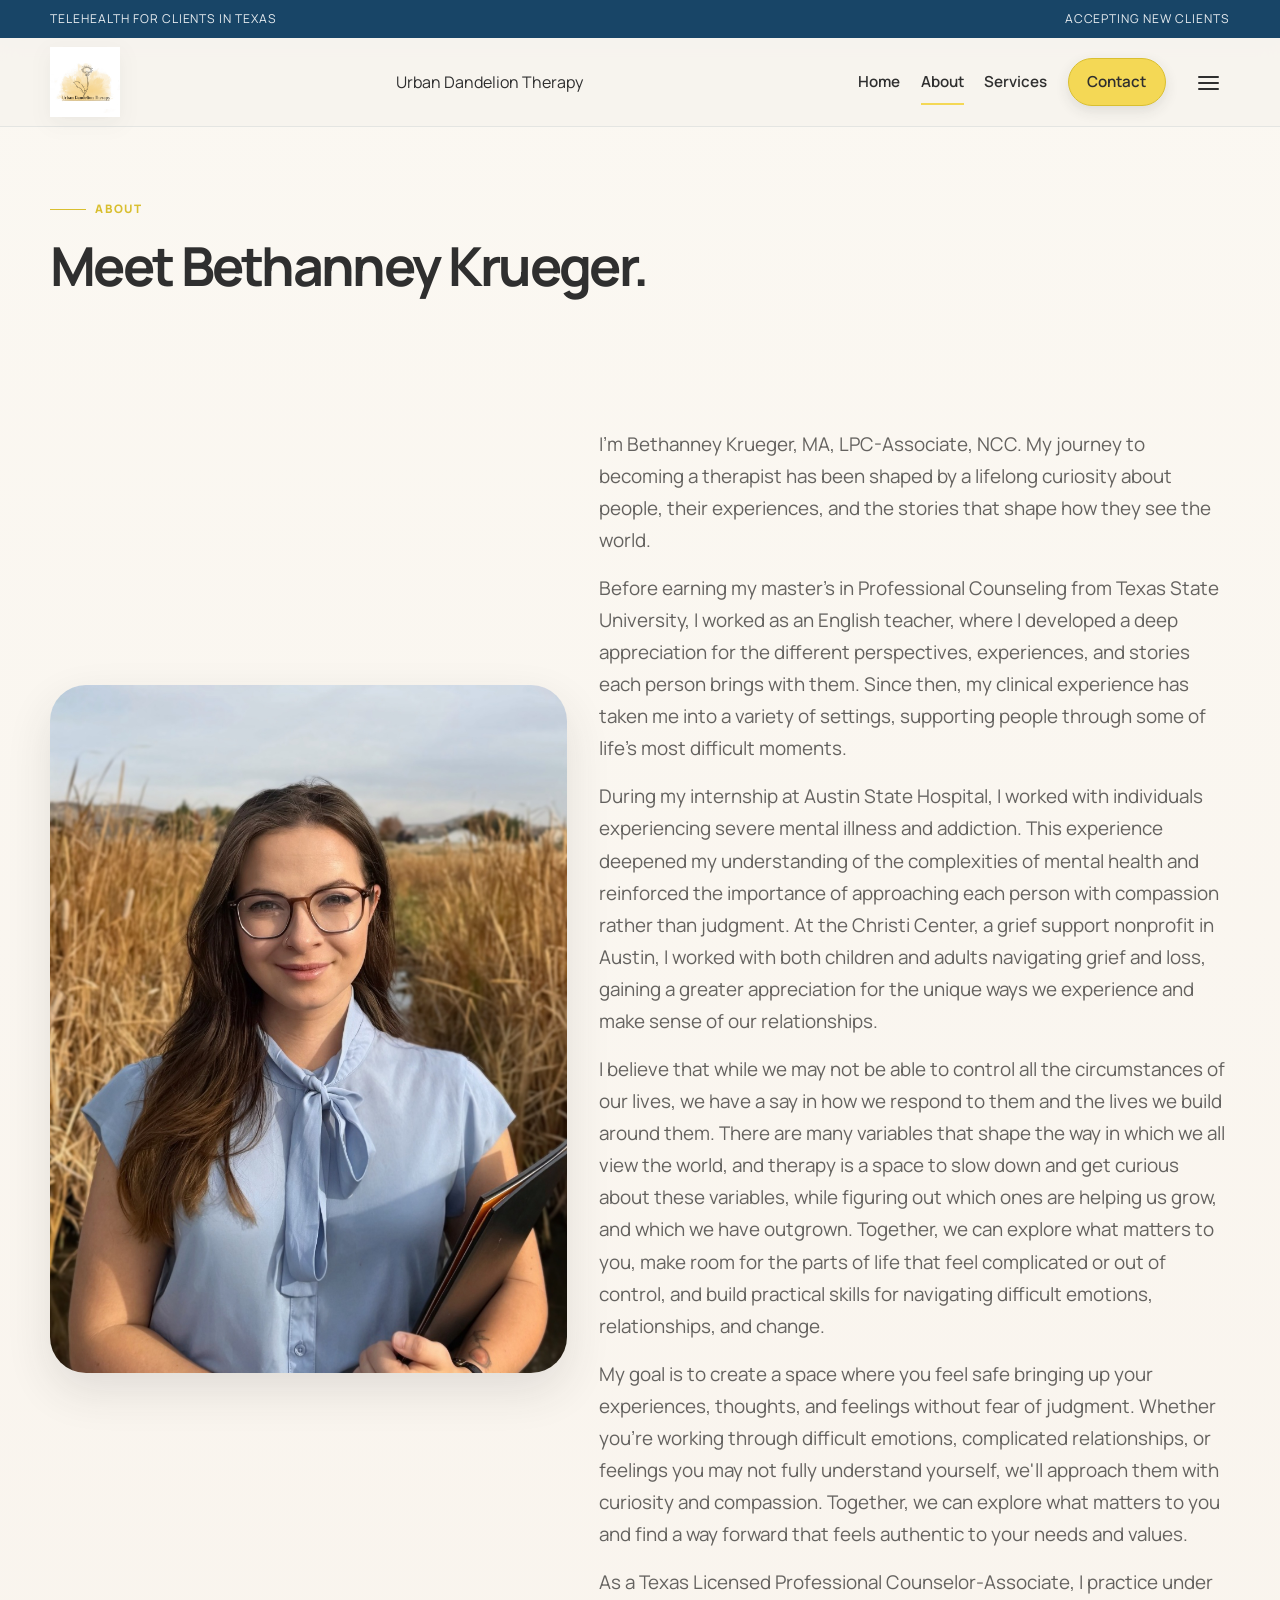
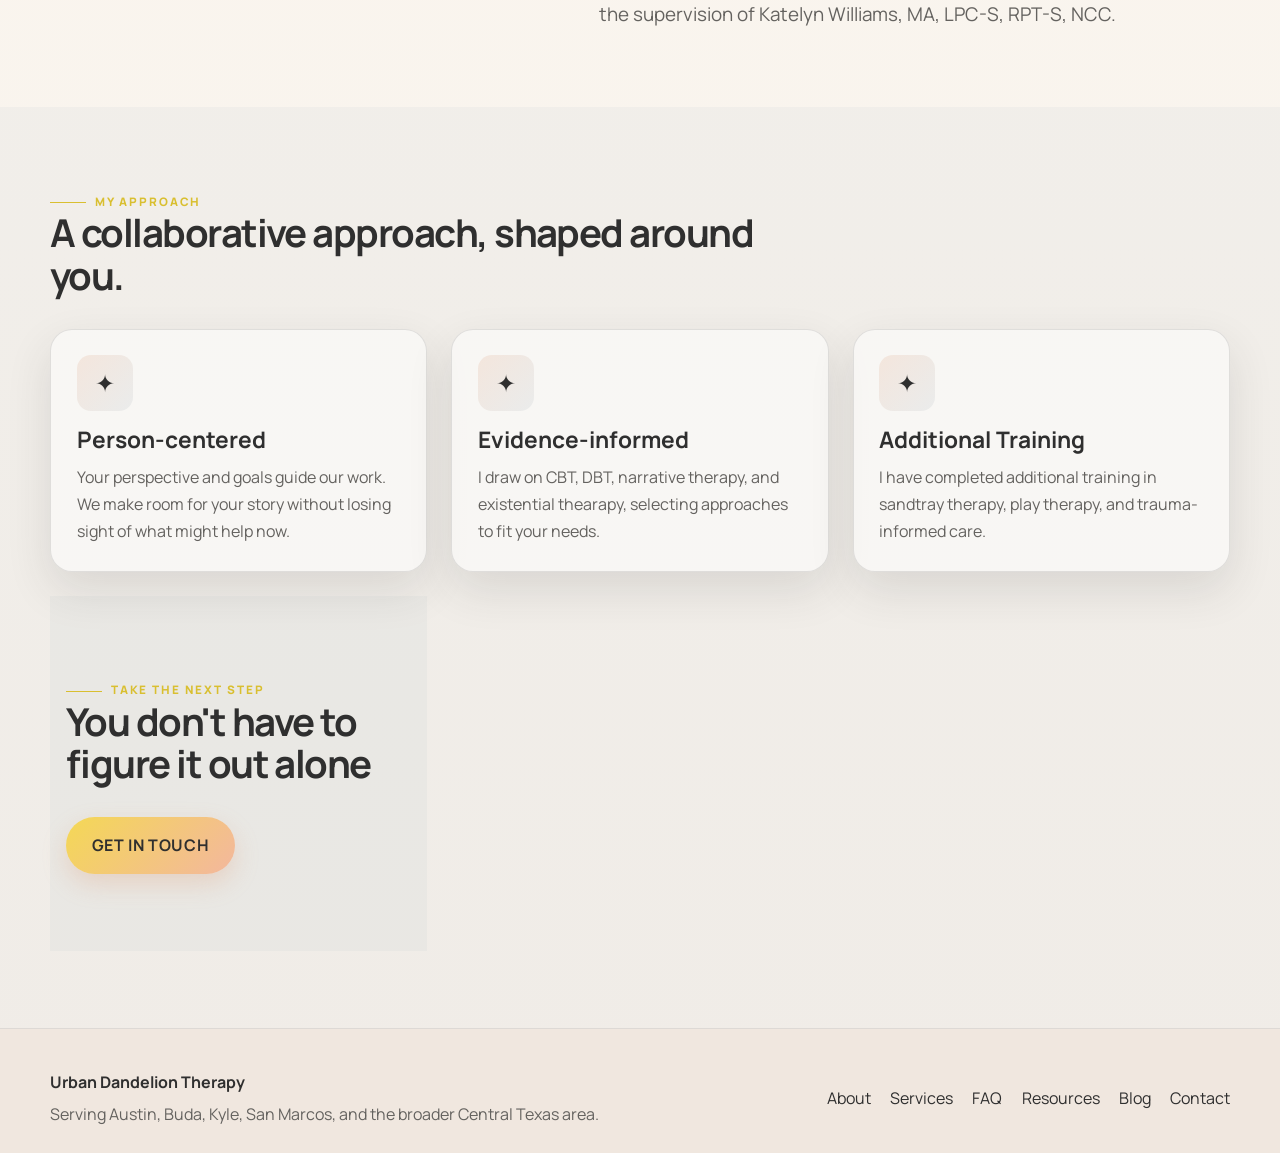
==== commit 0fb88c58: "Blog Post 1" ====
--- a/about.html
+++ b/about.html
@@ -22,7 +22,7 @@
       <div class="container">
         <a class="brand" href="index.html" aria-label="Urban Dandelion Therapy home">
           <img src="Reference/image0 (1).jpeg" alt="Urban Dandelion Therapy logo" class="brand-logo" />
-        </a> Urban Dandelion Therapy PLLC
+        </a> Urban Dandelion Therapy
 
         <button class="nav-toggle" aria-label="Toggle menu" aria-expanded="false">☰</button>
 
@@ -107,7 +107,7 @@
             <article class="card">
               <div class="icon">✦</div>
               <h3>Additional Training</h3>
-              <p>I have completed additional training in specialized training in sandtray therapy, play therapy, and trauma-informed care.</p>
+              <p>I have completed additional training in sandtray therapy, play therapy, and trauma-informed care.</p>
             </article>
     <section class="section story">
       <div class="container">
--- a/styles.css
+++ b/styles.css
@@ -761,6 +761,11 @@
   align-items: start;
 }
 
+.contact-sidebar {
+  display: grid;
+  gap: var(--content-gap);
+}
+
 .contact-panel,
 .form-panel {
   background: rgba(255,255,255,0.5);
@@ -803,6 +808,36 @@
   color: var(--muted);
 }
 
+.social-links {
+  display: grid;
+  justify-items: start;
+  gap: 0.45rem;
+  margin: 0.35rem 0 0;
+  padding: 0;
+  list-style: none;
+}
+
+.social-links a {
+  color: var(--navy);
+  font-weight: 600;
+  text-decoration: underline;
+  text-underline-offset: 0.18em;
+}
+
+.social-links a:hover { color: var(--peach-deep); }
+
+.social-links a:focus-visible {
+  outline: 3px solid var(--peach-deep);
+  outline-offset: 3px;
+}
+
+.social-links span {
+  color: var(--muted);
+  font-size: 0.85rem;
+  font-weight: 500;
+  text-decoration: none;
+}
+
 .form-panel form {
   display: grid;
   gap: 1rem;
@@ -814,6 +849,55 @@
   gap: var(--content-gap);
 }
 
+.form-hint {
+  margin: -0.5rem 0 0;
+  color: var(--muted);
+  font-size: 0.88rem;
+}
+
+.time-options {
+  display: grid;
+  gap: 0.75rem;
+  min-width: 0;
+  margin: 0;
+  padding: 1rem;
+  border: 1px solid rgba(12,60,96,0.18);
+  border-radius: 14px;
+}
+
+.time-options legend {
+  padding: 0 0.35rem;
+  color: var(--navy);
+  font-size: 0.95rem;
+  font-weight: 700;
+}
+
+.time-options .form-hint { margin: -0.25rem 0 0; }
+
+.time-options-list {
+  display: grid;
+  grid-template-columns: repeat(2, minmax(0, 1fr));
+  gap: 0.65rem 1rem;
+}
+
+.time-option {
+  display: flex;
+  align-items: center;
+  gap: 0.6rem;
+  min-width: 0;
+  color: var(--ink);
+  font-size: 0.9rem;
+  font-weight: 600;
+}
+
+.time-option input[type="checkbox"] {
+  width: 1.1rem;
+  height: 1.1rem;
+  flex: 0 0 auto;
+  margin: 0;
+  accent-color: var(--navy);
+}
+
 label {
   display: grid;
   gap: 0.45rem;
@@ -822,7 +906,7 @@
   font-size: 0.95rem;
 }
 
-input, textarea {
+input, textarea, select {
   width: 100%;
   border: 1px solid rgba(12,60,96,0.18);
   border-radius: 14px;
@@ -830,6 +914,8 @@
   color: var(--ink);
   padding: 0.9rem 1rem;
 }
+
+select { cursor: pointer; }
 
 textarea { min-height: 150px; resize: vertical; }
 
@@ -954,33 +1040,33 @@
   .site-nav > a.nav-contact {
     align-self: flex-start;
     padding: 0.6rem 1rem;
+    order: 10;
   }
 
   .nav-dropdown {
-    width: 100%;
-  }
-
-  .nav-dropdown-toggle {
-    justify-content: flex-start;
-    padding: 0;
-    width: 100%;
-  }
-
-  .nav-dropdown-menu {
+    display: contents;
+  }
+
+  .nav-dropdown-toggle { display: none; }
+
+  .site-nav .nav-dropdown-menu,
+  .site-nav .nav-dropdown.open .nav-dropdown-menu,
+  .site-nav .nav-dropdown:hover .nav-dropdown-menu,
+  .site-nav .nav-dropdown:focus-within .nav-dropdown-menu {
     position: static;
-    min-width: 0;
-    margin: 0.25rem 0 0.5rem;
-    padding: 0.35rem;
-    box-shadow: none;
-    background: rgba(47,47,47,0.035);
-  }
-
-  .nav-dropdown.open .nav-dropdown-menu {
-    display: grid;
-  }
-
-  .nav-dropdown-menu a {
+    display: contents;
+  }
+
+  .site-nav .nav-dropdown-menu a {
+    padding: 0.65rem 0;
+    border-radius: 0;
     white-space: normal;
+  }
+
+  .site-nav .nav-dropdown-menu a.active {
+    background: transparent;
+    color: var(--peach-deep);
+    font-weight: 800;
   }
 
   .nav-toggle { display: inline-grid; place-items: center; }
@@ -1032,6 +1118,8 @@
   .form-row {
     grid-template-columns: 1fr;
   }
+
+  .time-options-list { grid-template-columns: 1fr; }
 
   .grid-3,
   .faq-grid,
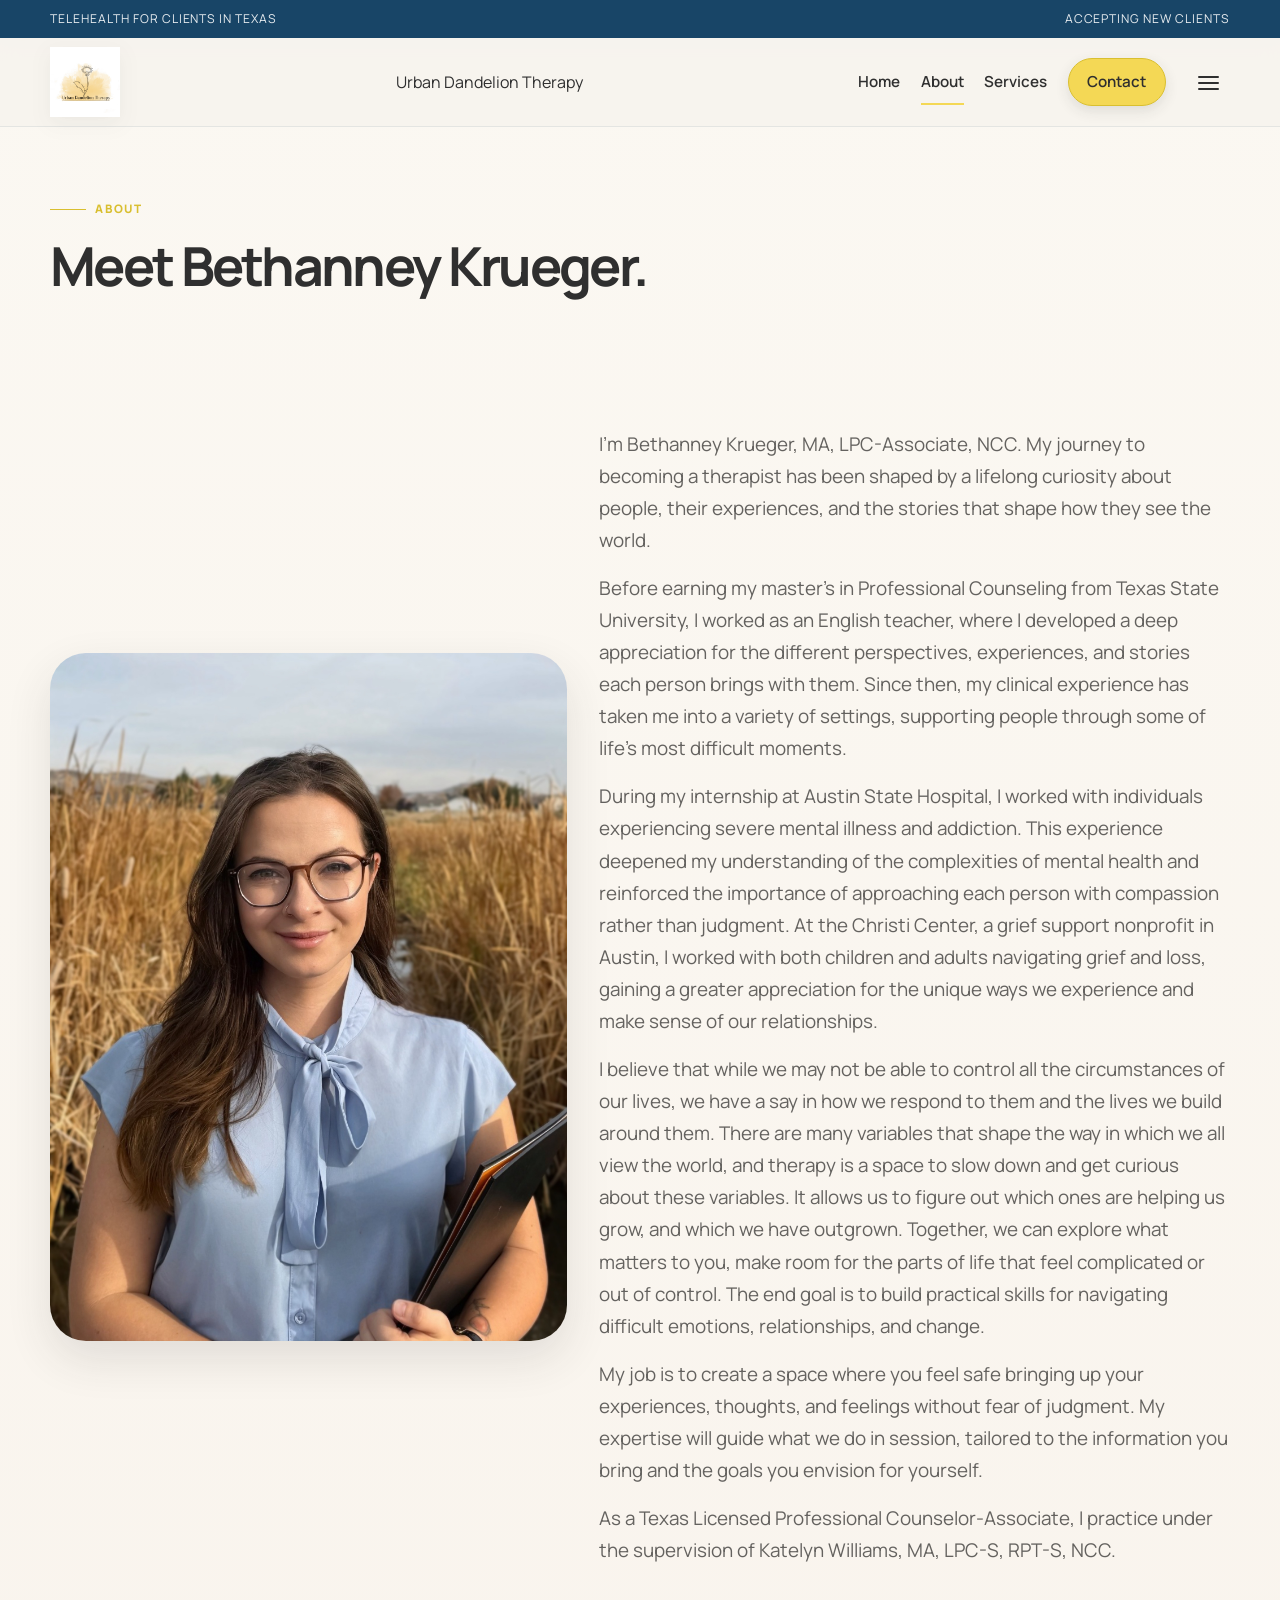
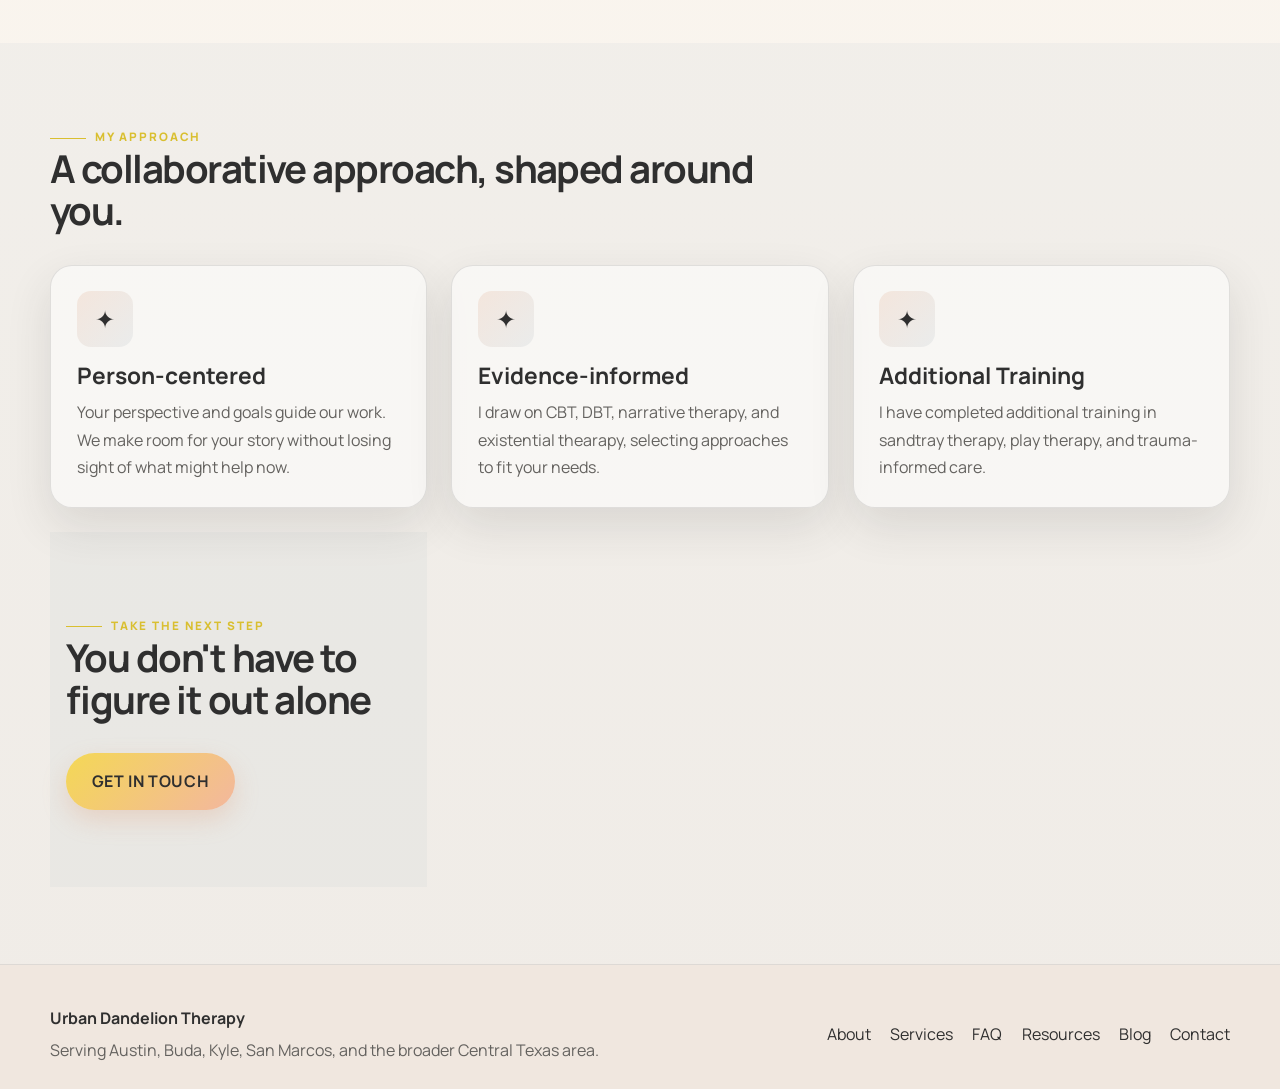
==== commit c92b104a: "Update about.html" ====
--- a/about.html
+++ b/about.html
@@ -72,10 +72,10 @@
               During my internship at Austin State Hospital, I worked with individuals experiencing severe mental illness and addiction. This experience deepened my understanding of the complexities of mental health and reinforced the importance of approaching each person with compassion rather than judgment. At the Christi Center, a grief support nonprofit in Austin, I worked with both children and adults navigating grief and loss, gaining a greater appreciation for the unique ways we experience and make sense of our relationships.
             </p>
             <p class="lead">
-              I believe that while we may not be able to control all the circumstances of our lives, we have a say in how we respond to them and the lives we build around them.  There are many variables that shape the way in which we all view the world, and therapy is a space to slow down and get curious about these variables, while figuring out which ones are helping us grow, and which we have outgrown. Together, we can explore what matters to you, make room for the parts of life that feel complicated or out of control, and build practical skills for navigating difficult emotions, relationships, and change. 
+              I believe that while we may not be able to control all the circumstances of our lives, we have a say in how we respond to them and the lives we build around them.  There are many variables that shape the way in which we all view the world, and therapy is a space to slow down and get curious about these variables. It allows us to figure out which ones are helping us grow, and which we have outgrown. Together, we can explore what matters to you, make room for the parts of life that feel complicated or out of control. The end goal is to build practical skills for navigating difficult emotions, relationships, and change. 
             </p>
             <p class="lead">
-              My goal is to create a space where you feel safe bringing up your experiences, thoughts, and feelings without fear of judgment. Whether you're working through difficult emotions, complicated relationships, or feelings you may not fully understand yourself, we'll approach them with curiosity and compassion. Together, we can explore what matters to you and find a way forward that feels authentic to your needs and values.
+              My job is to create a space where you feel safe bringing up your experiences, thoughts, and feelings without fear of judgment. My expertise will guide what we do in session, tailored to the information you bring and the goals you envision for yourself.
               </p>
             <p class="lead">
               As a Texas Licensed Professional Counselor-Associate, I practice under the supervision
--- a/styles.css
+++ b/styles.css
@@ -940,10 +940,15 @@
   color: var(--navy);
 }
 
-.resource-grid,
+.resource-grid {
+  display: grid;
+  grid-template-columns: repeat(2, minmax(0, 1fr));
+  gap: var(--content-gap);
+}
+
 .blog-list {
   display: grid;
-  grid-template-columns: repeat(2, minmax(0, 1fr));
+  grid-template-columns: minmax(0, 1fr);
   gap: var(--content-gap);
 }
 
@@ -960,7 +965,7 @@
 
 .resource-card h2,
 .blog-post h2 {
-  margin-bottom: 0.65rem;
+  margin: 0 0 0.65rem;
   font-size: clamp(1.35rem, 2vw, 1.7rem);
 }
 
@@ -994,13 +999,100 @@
   font-size: 0.9rem;
 }
 
+.blog-post {
+  width: 100%;
+}
+
+.blog-post-toggle {
+  position: relative;
+  display: block;
+  padding-right: 2.5rem;
+  cursor: pointer;
+  list-style: none;
+}
+
+.blog-post-toggle::-webkit-details-marker { display: none; }
+
+.blog-post-toggle::after {
+  position: absolute;
+  top: 0.4rem;
+  right: 0.35rem;
+  width: 0.7rem;
+  height: 0.7rem;
+  border-right: 2px solid var(--navy);
+  border-bottom: 2px solid var(--navy);
+  content: "";
+  transform: rotate(45deg);
+  transition: transform 180ms ease;
+}
+
+.blog-post[open] .blog-post-toggle::after {
+  transform: rotate(225deg);
+}
+
+.blog-post-toggle:focus-visible {
+  outline: 3px solid var(--peach-deep);
+  outline-offset: 5px;
+  border-radius: 2px;
+}
+
+.blog-post-summary {
+  max-width: 75ch;
+  margin-bottom: 0;
+}
+
 .blog-post-content {
-  margin-top: 1rem;
+  max-width: 80ch;
+  margin-top: 1.5rem;
   padding-top: 1rem;
   border-top: 1px solid var(--line);
 }
 
 .blog-post-content p + p { margin-top: 0.9rem; }
+
+.blog-post-content h3 {
+  margin: 1.5rem 0 0.65rem;
+  color: var(--navy);
+  font-family: 'Cormorant Garamond', serif;
+  font-size: clamp(1.45rem, 2.5vw, 1.8rem);
+  line-height: 1.25;
+}
+
+.blog-post-content h3:first-child { margin-top: 0; }
+
+.blog-article {
+  width: 100%;
+  padding: clamp(1.25rem, 3vw, 2rem);
+  border: 1px solid var(--line);
+  border-radius: var(--radius);
+  background: rgba(255,255,255,0.65);
+  box-shadow: var(--shadow);
+}
+
+.blog-article-content {
+  max-width: 80ch;
+}
+
+.blog-article-content p + p { margin-top: 0.9rem; }
+
+.blog-article-content h2 {
+  margin: 1.75rem 0 0.65rem;
+  color: var(--navy);
+  font-family: 'Cormorant Garamond', serif;
+  font-size: clamp(1.55rem, 2.5vw, 2rem);
+  line-height: 1.25;
+}
+
+.blog-back-link {
+  margin-top: var(--content-gap);
+}
+
+.blog-back-link a {
+  color: var(--navy);
+  font-weight: 800;
+  text-decoration: underline;
+  text-underline-offset: 0.2em;
+}
 
 .blog-empty {
   grid-column: 1 / -1;
@@ -1079,7 +1171,6 @@
   .grid-3,
   .faq-grid,
   .resource-grid,
-  .blog-list,
   .metrics,
   .process { grid-template-columns: 1fr 1fr; }
 
@@ -1124,7 +1215,6 @@
   .grid-3,
   .faq-grid,
   .resource-grid,
-  .blog-list,
   .metrics,
   .process,
   .hero-notes { grid-template-columns: 1fr; }
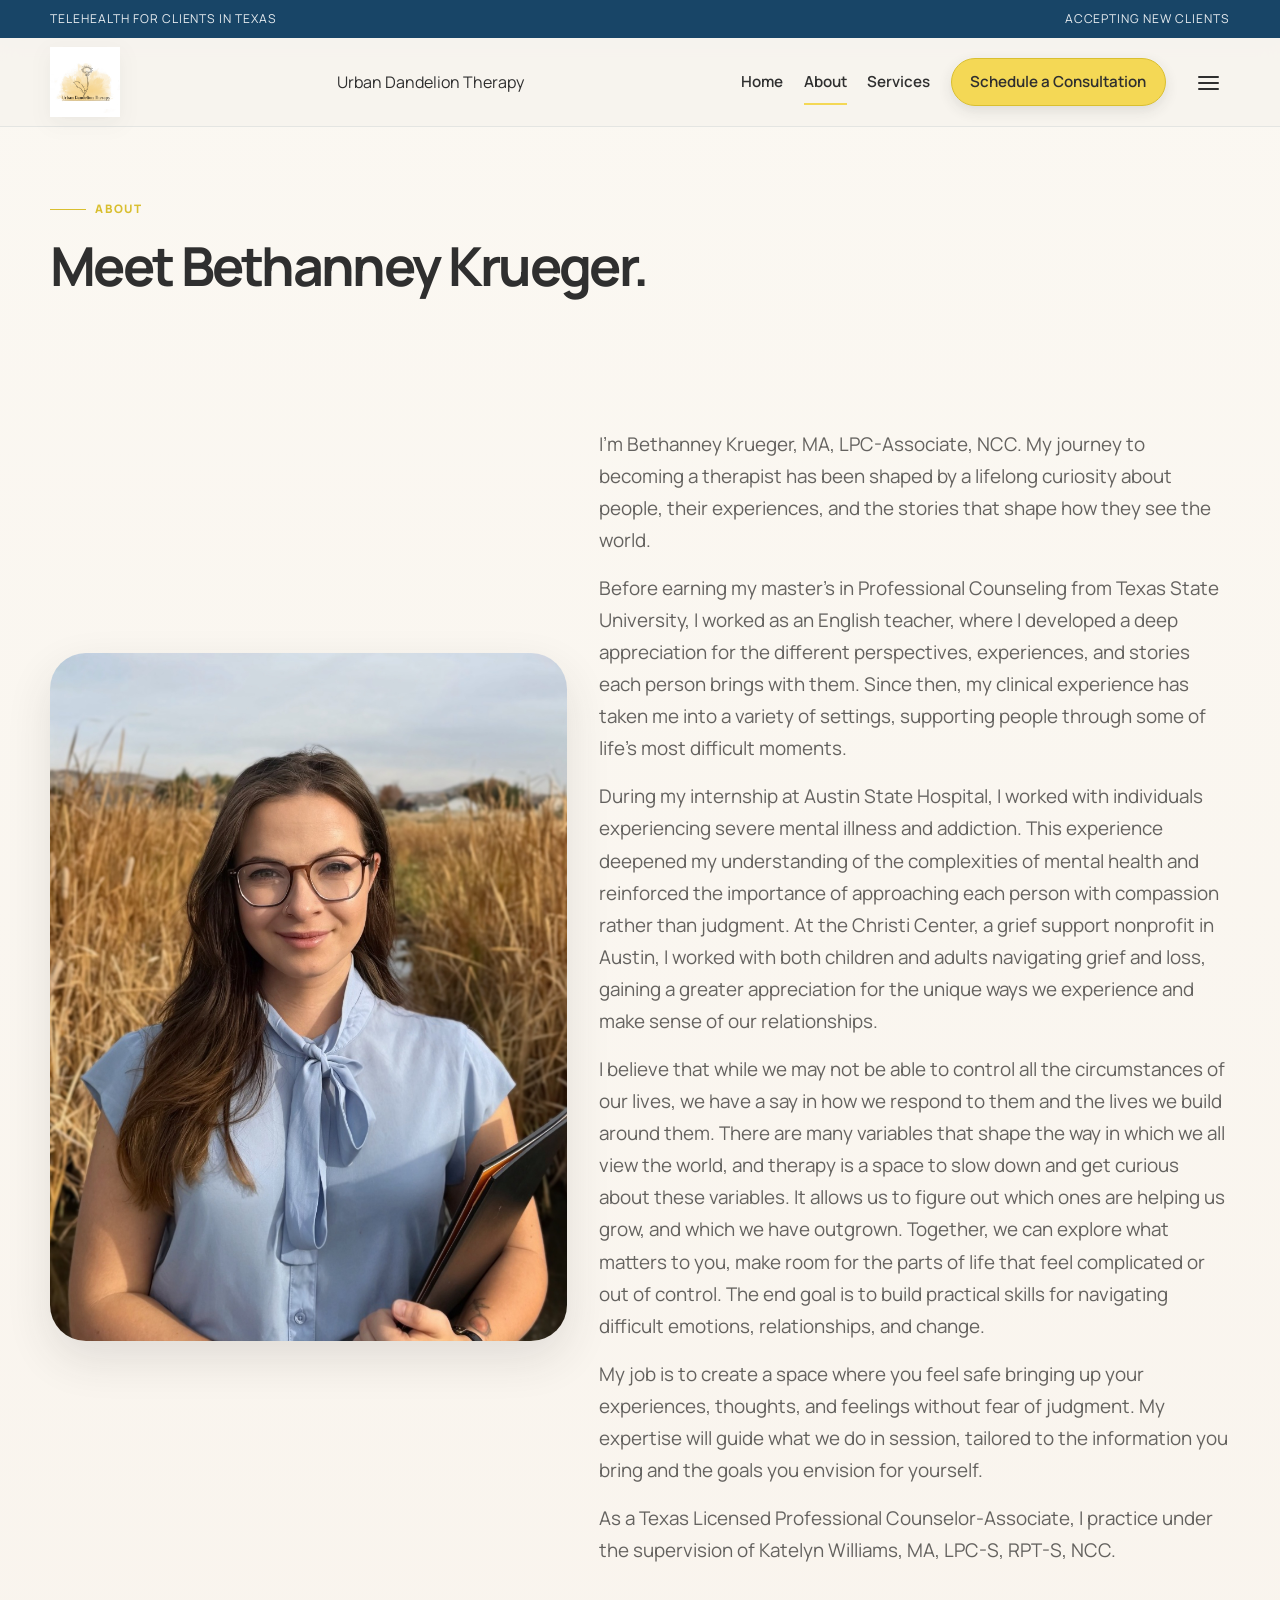
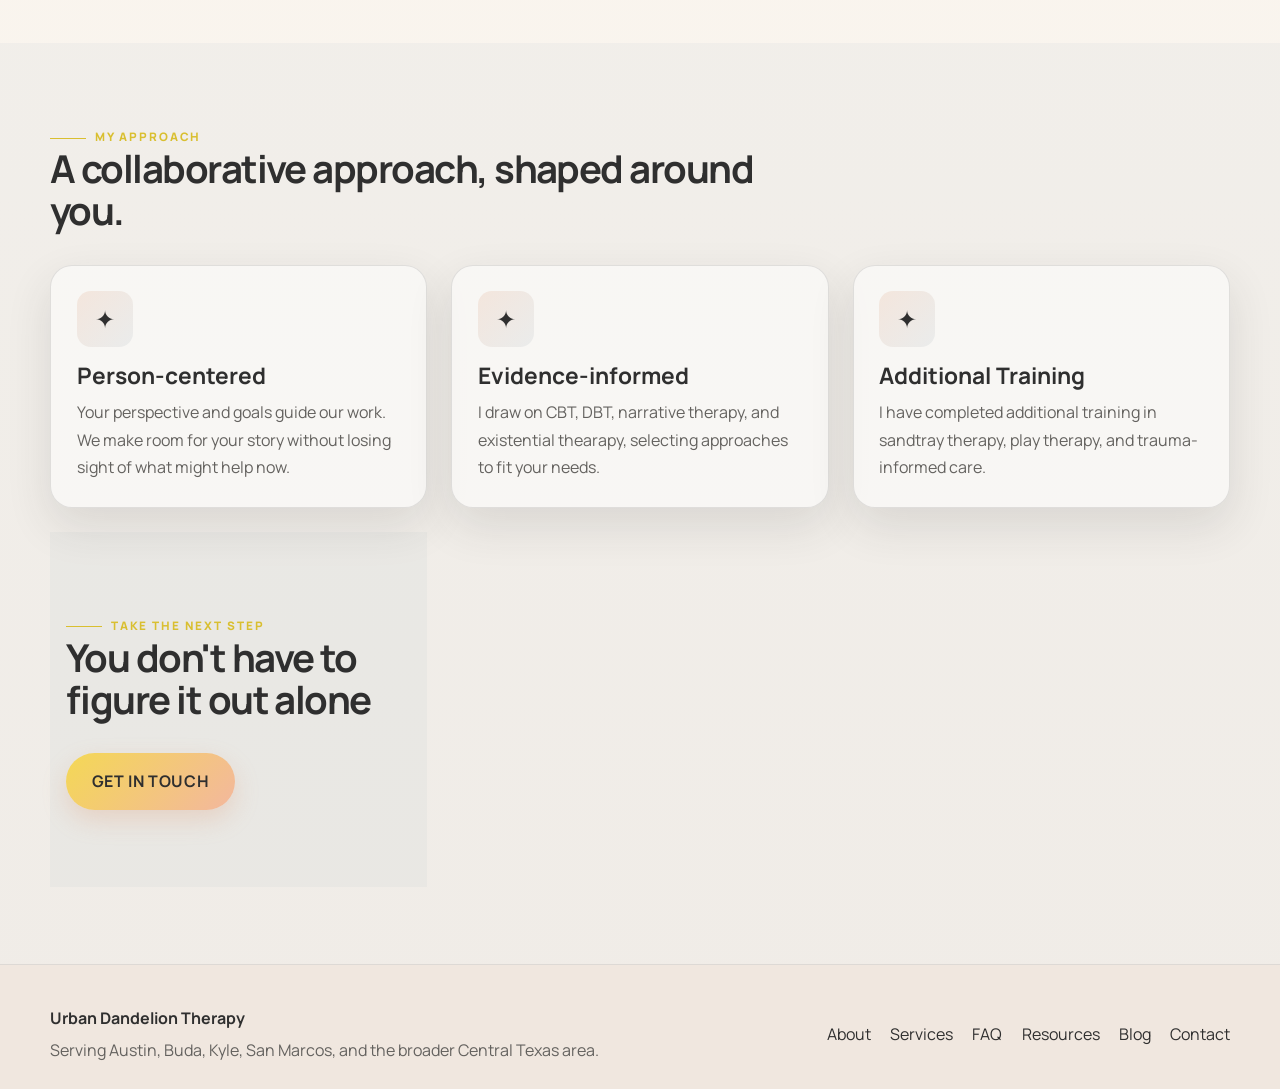
==== commit 79a54fb4: "Consultation Update" ====
--- a/about.html
+++ b/about.html
@@ -30,7 +30,7 @@
           <a href="index.html">Home</a>
           <a class="active" href="about.html">About</a>
           <a href="services.html">Services</a>
-          <a class="nav-contact" href="contact.html">Contact</a>
+          <a class="nav-contact" href="contact.html">Schedule a Consultation</a>
           <div class="nav-dropdown">
             <button class="nav-dropdown-toggle" type="button" aria-label="More navigation options" aria-expanded="false" aria-haspopup="true">
               <span class="menu-icon" aria-hidden="true"><span></span><span></span><span></span></span>
--- a/styles.css
+++ b/styles.css
@@ -756,9 +756,15 @@
 
 .contact-grid {
   display: grid;
-  grid-template-columns: 0.8fr 1.2fr;
+  grid-template-columns: minmax(0, 1.4fr) minmax(16rem, 0.8fr);
   gap: var(--content-gap);
   align-items: start;
+}
+
+.contact-main {
+  display: grid;
+  gap: var(--content-gap);
+  min-width: 0;
 }
 
 .contact-sidebar {
@@ -773,6 +779,16 @@
   border-radius: 24px;
   padding: 1.6rem;
   box-shadow: var(--shadow);
+}
+
+.schedule-button {
+  margin-top: 0.5rem;
+}
+
+.form-status {
+  margin: 0;
+  color: var(--navy);
+  font-weight: 600;
 }
 
 .contact-meta {
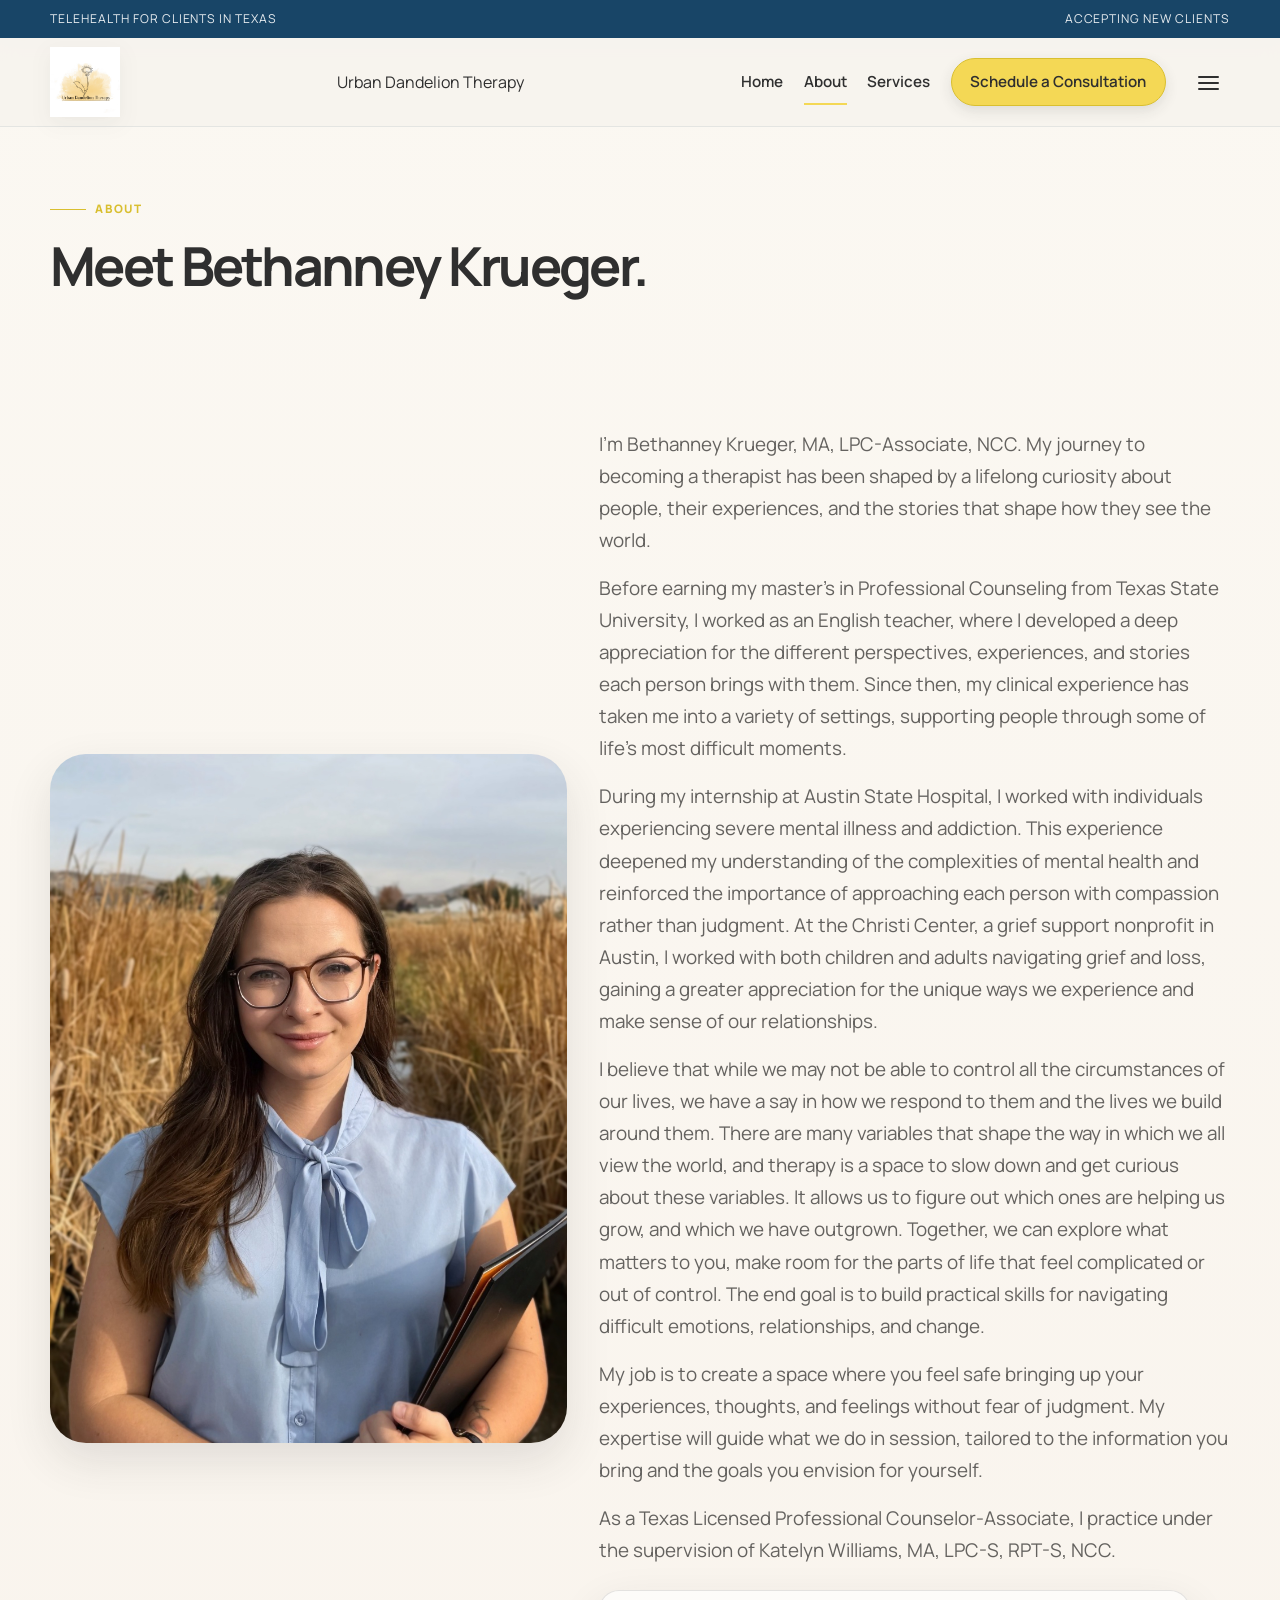
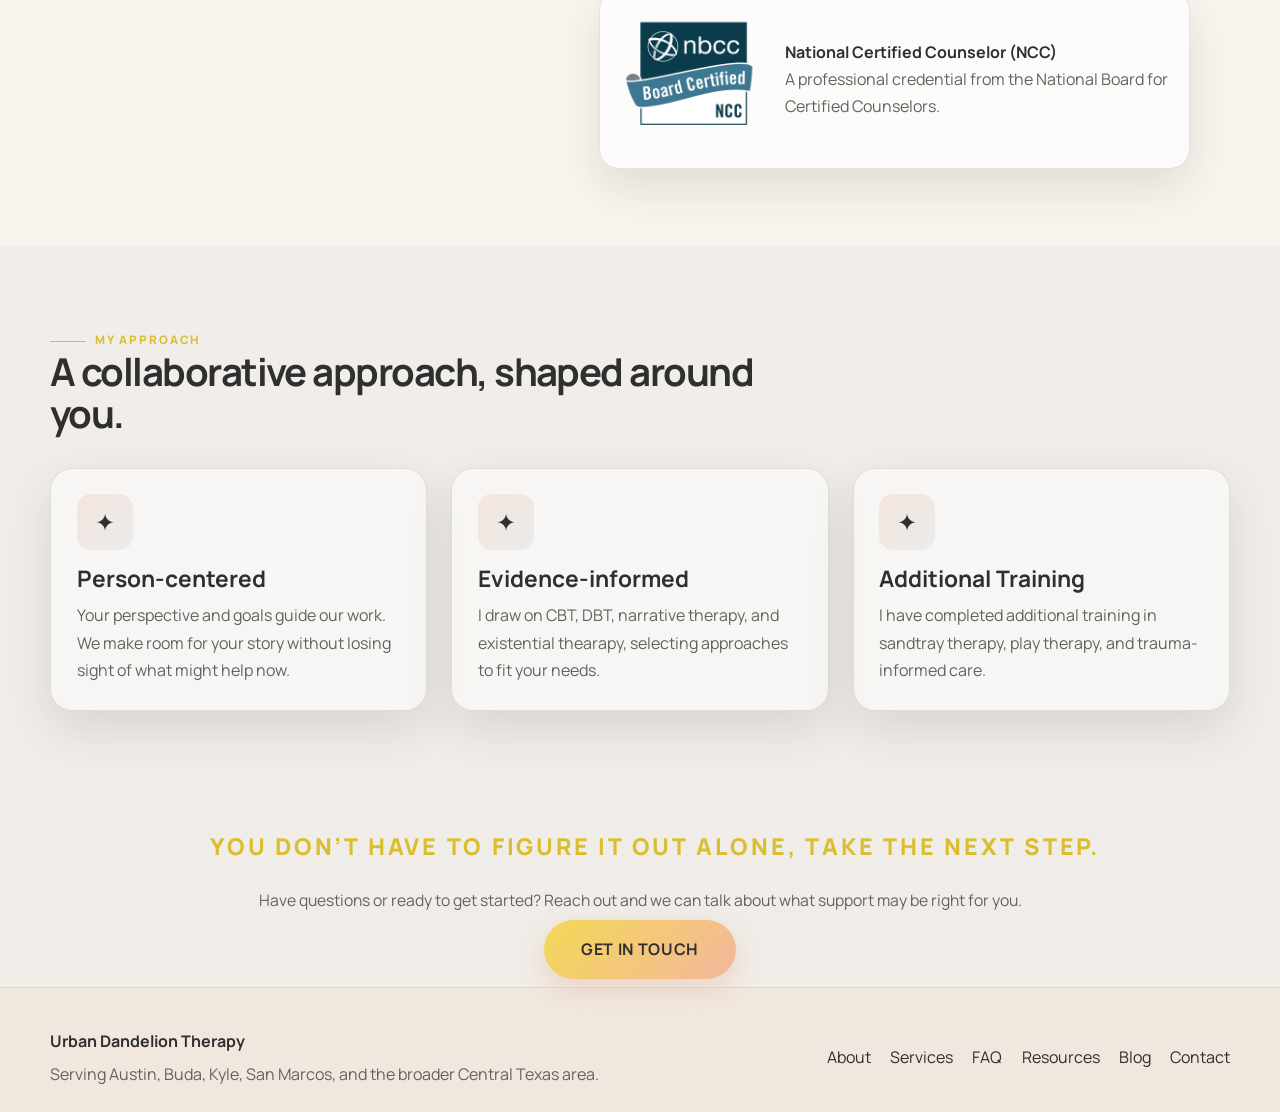
==== commit 9b86b180: "Closing Call to Action" ====
--- a/about.html
+++ b/about.html
@@ -81,7 +81,10 @@
               As a Texas Licensed Professional Counselor-Associate, I practice under the supervision
               of Katelyn Williams, MA, LPC-S, RPT-S, NCC.
             </p>
-          
+            <div class="credential-badge">
+              <img src="Reference/NCC badge.png" alt="National Certified Counselor (NCC) badge" />
+              <p><strong>National Certified Counselor (NCC)</strong><br />A professional credential from the National Board for Certified Counselors.</p>
+            </div>
           </div>
         </div>
       </section>
@@ -109,15 +112,19 @@
               <h3>Additional Training</h3>
               <p>I have completed additional training in sandtray therapy, play therapy, and trauma-informed care.</p>
             </article>
-    <section class="section story">
-      <div class="container">
-        <div class="section-intro">
-          <div class="eyebrow">Take the Next Step</div>
-          <h2>You don't have to figure it out alone</h2>
+          </div>
         </div>
-        <a class="button" href="Contact.html">Get in touch</a>
-      </div>
-    </section>
+      </section>
+
+      <section class="section story page-cta">
+        <div class="container">
+          <div class="section-intro">
+            <h1><span class="page-cta-label">You don’t have to figure it out alone, take the next step.</span></h1>
+            <p>Have questions or ready to get started? Reach out and we can talk about what support may be right for you.</p>
+          </div>
+          <a class="button" href="contact.html">Get in touch</a>
+        </div>
+      </section>
     </main>
 
     <footer class="site-footer">
--- a/styles.css
+++ b/styles.css
@@ -480,6 +480,10 @@
   padding: var(--section-space) 0;
 }
 
+.home-ending-section {
+  padding: 1rem 0;
+}
+
 .section-intro {
   max-width: 720px;
   margin-bottom: clamp(1.5rem, 3vw, 2rem);
@@ -529,6 +533,49 @@
   background: rgba(12,60,96,0.03);
 }
 
+.page-cta {
+  padding: 0.5rem 0;
+}
+
+.page-cta .container {
+  display: flex;
+  flex-direction: column;
+  align-items: center;
+  gap: 0.4rem;
+  text-align: center;
+}
+
+.page-cta .section-intro {
+  max-width: 860px;
+  margin: 0;
+}
+
+.page-cta h2 {
+  margin: 0 0 0.25rem;
+  font-size: clamp(1.55rem, 2.5vw, 2.15rem);
+  letter-spacing: -0.035em;
+}
+
+.page-cta-label {
+  color: var(--peach-deep);
+  font-size: 0.43em;
+  font-weight: 800;
+  letter-spacing: 0.12em;
+  text-transform: uppercase;
+  white-space: nowrap;
+  vertical-align: 0.28em;
+}
+
+.page-cta .section-intro p {
+  font-size: 0.98rem;
+  margin-bottom: 0;
+}
+
+.page-cta .button {
+  min-width: 12rem;
+  padding: 1rem 2rem;
+}
+
 .story-grid {
   display: grid;
   grid-template-columns: 0.9fr 1.1fr;
@@ -550,6 +597,53 @@
   width: 100%;
   height: 100%;
   object-fit: cover;
+}
+
+.credential-badge {
+  display: flex;
+  align-items: center;
+  gap: 1.25rem;
+  width: fit-content;
+  max-width: 100%;
+  margin-top: 1.5rem;
+  padding: 1rem 1.25rem;
+  border: 1px solid var(--line);
+  border-radius: 20px;
+  background: rgba(255,255,255,0.65);
+  box-shadow: var(--shadow);
+}
+
+.credential-badge img {
+  display: block;
+  width: clamp(100px, 13vw, 145px);
+  height: auto;
+  flex: 0 0 auto;
+  border-radius: 10px;
+}
+
+.credential-badge p {
+  max-width: 24rem;
+  margin: 0;
+  color: var(--muted);
+}
+
+.credential-badge strong {
+  color: var(--navy);
+}
+
+.therapist-credential {
+  width: min(100%, 28rem);
+  margin-top: 1.25rem;
+  padding: 0.75rem 1rem;
+  gap: 0.9rem;
+}
+
+.therapist-credential img {
+  width: 96px;
+}
+
+.therapist-credential p {
+  font-size: 0.9rem;
 }
 
 .checklist {
@@ -1253,4 +1347,8 @@
   .hero-actions .button,
   .hero-actions .button-secondary { width: 100%; }
   .badge-card { position: static; width: 100%; margin-top: 1rem; }
-}
+  .credential-badge {
+    flex-direction: column;
+    text-align: center;
+  }
+}
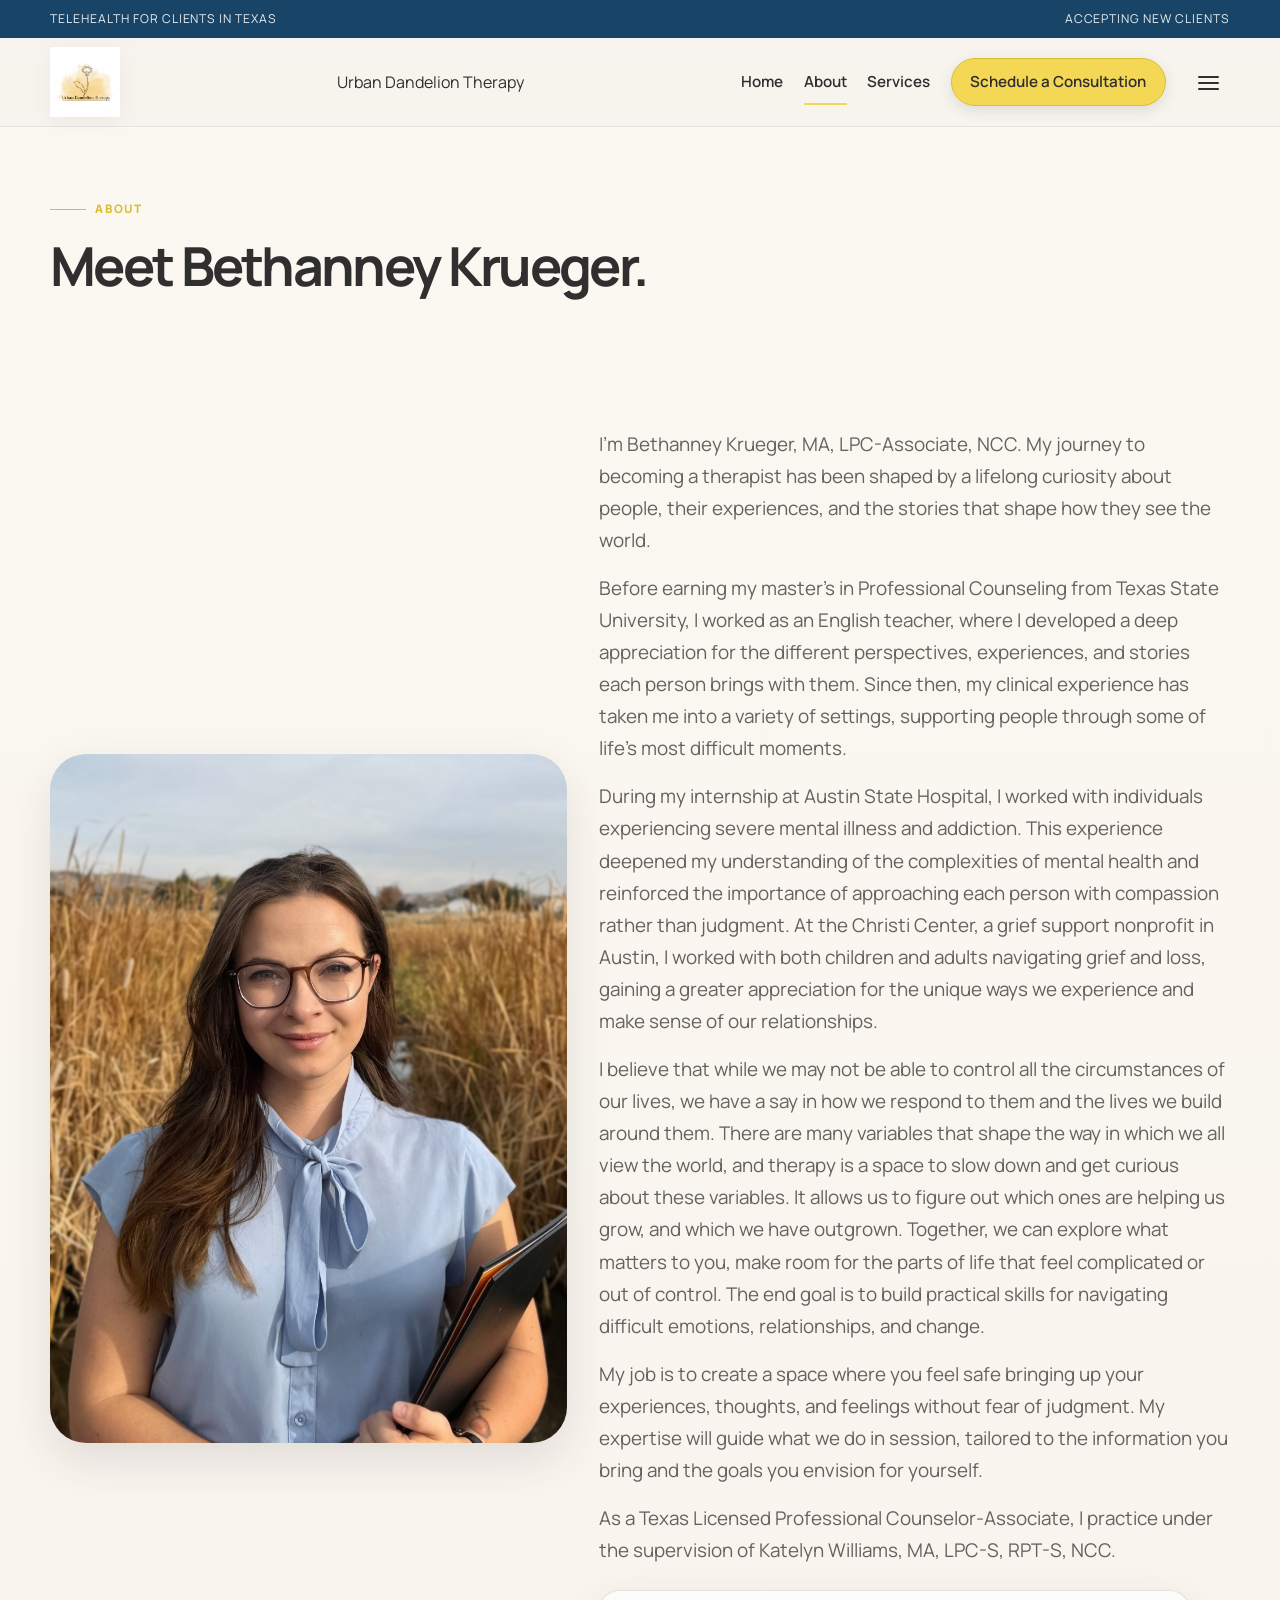
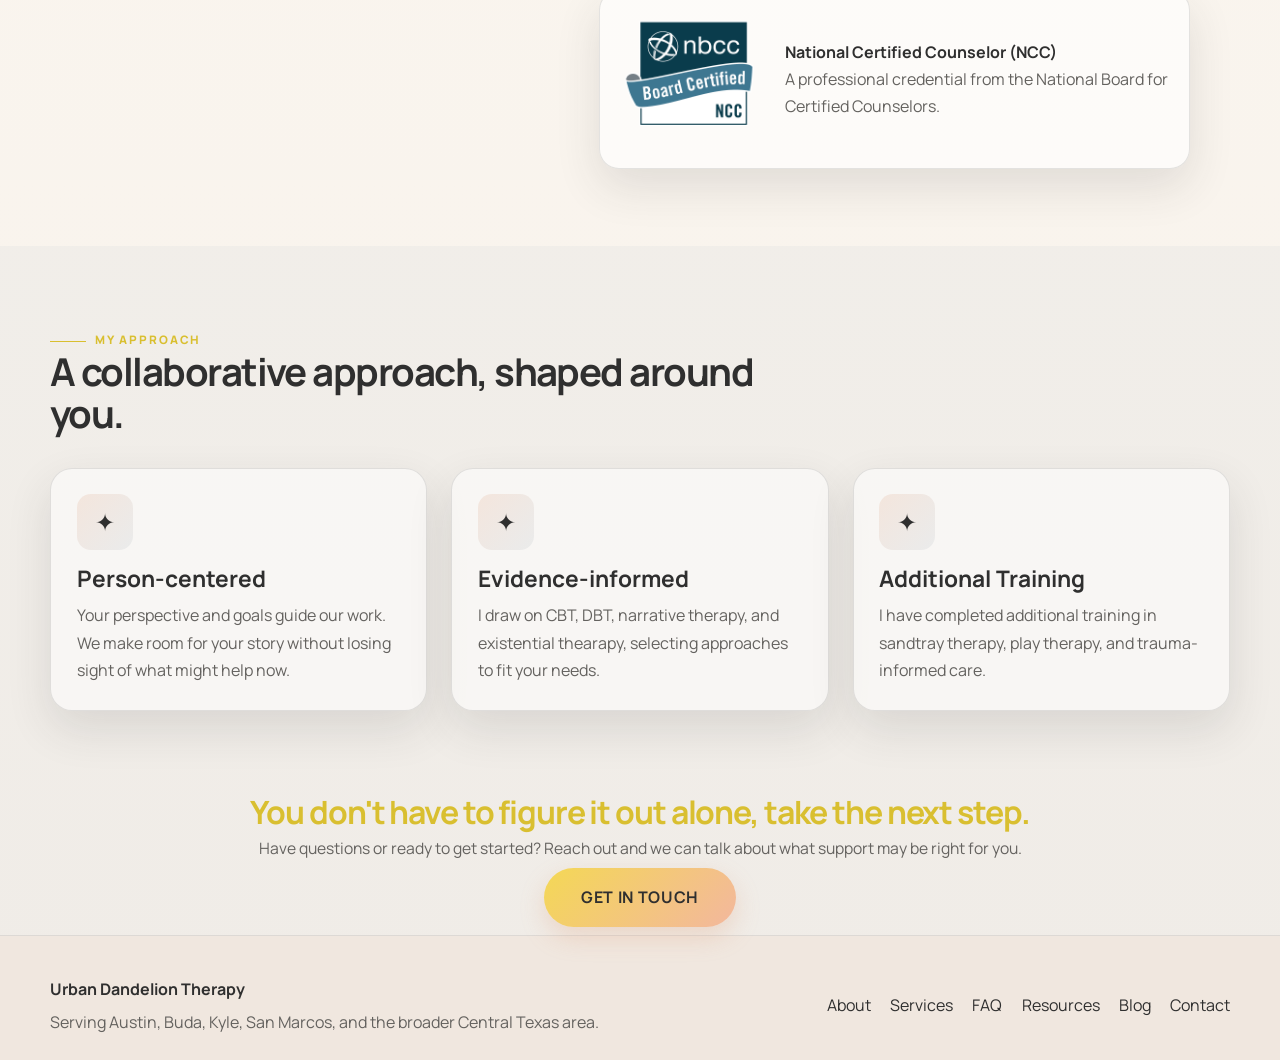
==== commit 083153a5: "fixed??? center call to action" ====
--- a/about.html
+++ b/about.html
@@ -119,7 +119,7 @@
       <section class="section story page-cta">
         <div class="container">
           <div class="section-intro">
-            <h1><span class="page-cta-label">You don’t have to figure it out alone, take the next step.</span></h1>
+            <h2>You don't have to figure it out alone, take the next step.</h2>
             <p>Have questions or ready to get started? Reach out and we can talk about what support may be right for you.</p>
           </div>
           <a class="button" href="contact.html">Get in touch</a>
--- a/styles.css
+++ b/styles.css
@@ -538,32 +538,35 @@
 }
 
 .page-cta .container {
-  display: flex;
-  flex-direction: column;
-  align-items: center;
+  display: grid;
+  width: min(var(--container), calc(100% - 2rem));
+  margin-inline: auto;
+  justify-items: center;
   gap: 0.4rem;
-  text-align: center;
 }
 
 .page-cta .section-intro {
+  width: 100%;
   max-width: 860px;
   margin: 0;
+  text-align: center;
+  justify-self: center;
 }
 
 .page-cta h2 {
+  width: 100%;
   margin: 0 0 0.25rem;
+  color: var(--peach-deep);
   font-size: clamp(1.55rem, 2.5vw, 2.15rem);
   letter-spacing: -0.035em;
+  text-align: center;
 }
 
 .page-cta-label {
-  color: var(--peach-deep);
-  font-size: 0.43em;
-  font-weight: 800;
-  letter-spacing: 0.12em;
-  text-transform: uppercase;
+  color: inherit;
+  font: inherit;
+  letter-spacing: inherit;
   white-space: nowrap;
-  vertical-align: 0.28em;
 }
 
 .page-cta .section-intro p {
@@ -572,6 +575,8 @@
 }
 
 .page-cta .button {
+  justify-self: center;
+  margin-inline: auto;
   min-width: 12rem;
   padding: 1rem 2rem;
 }
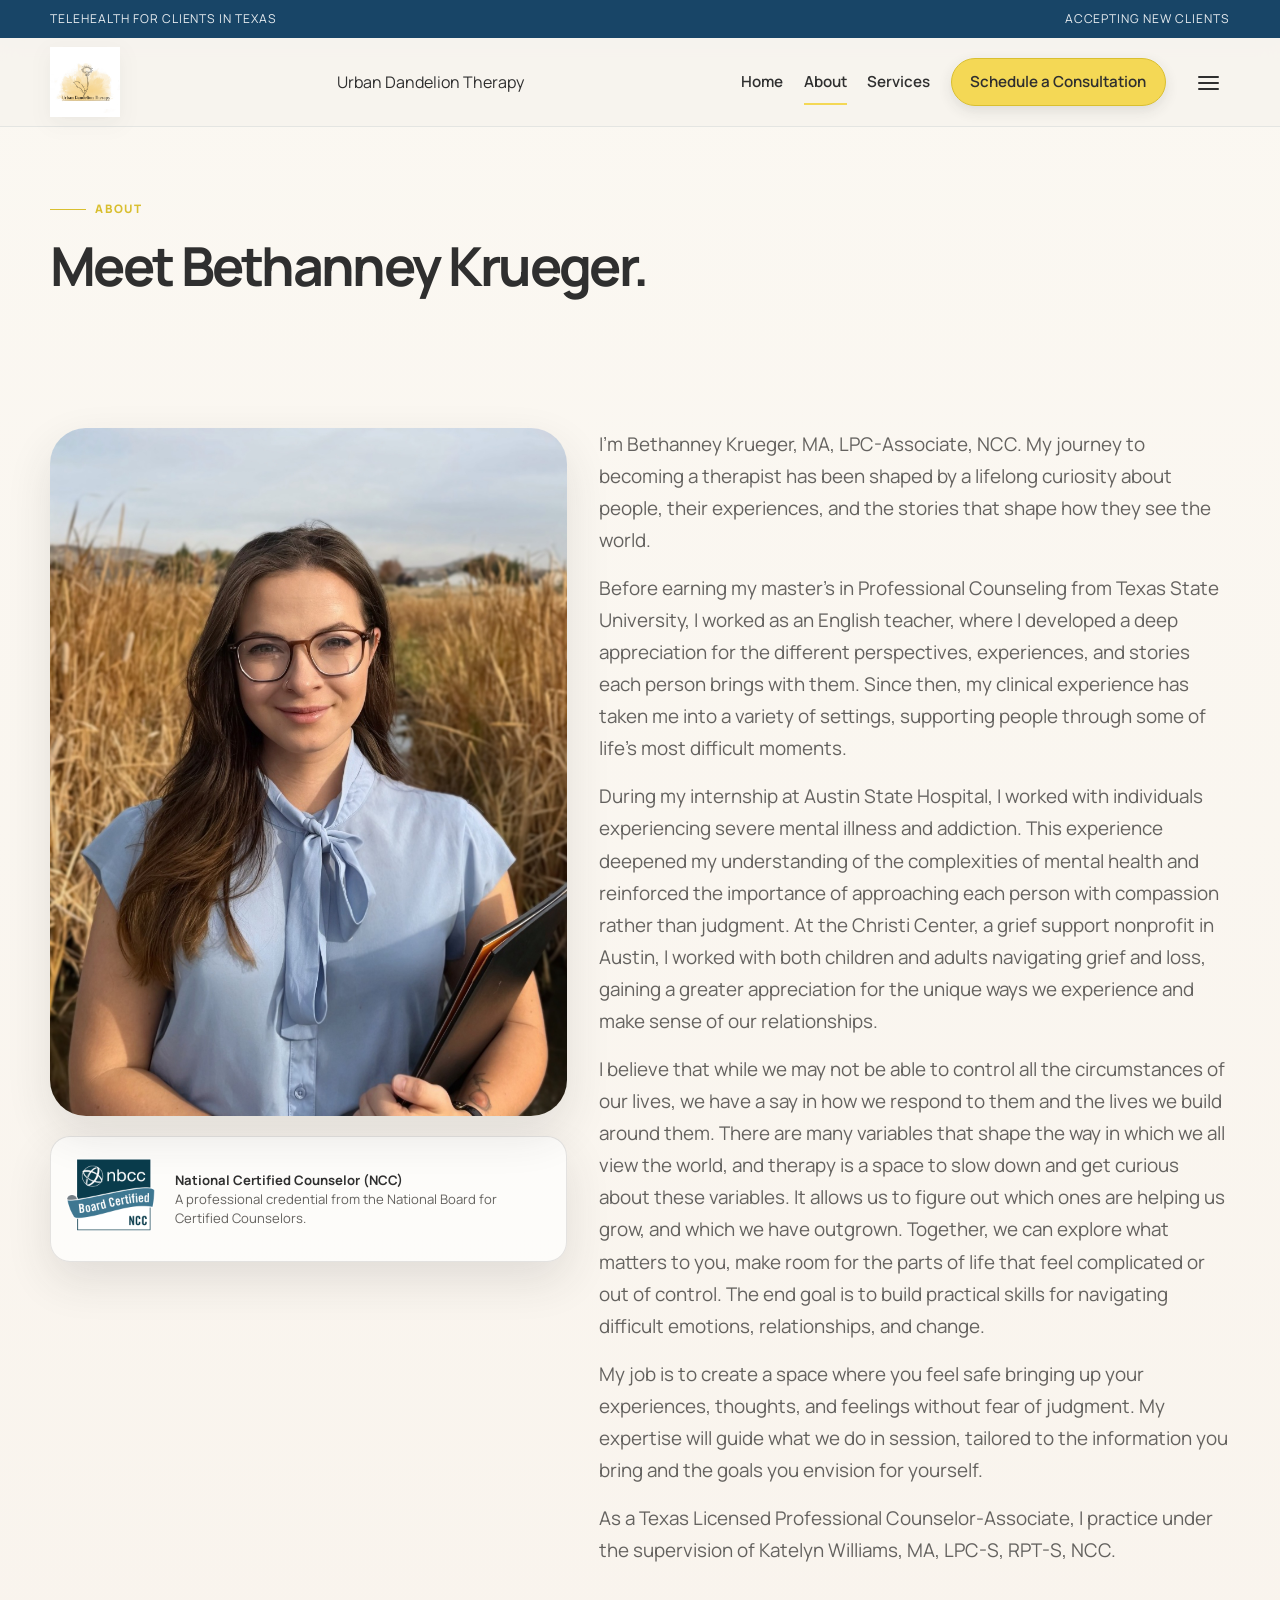
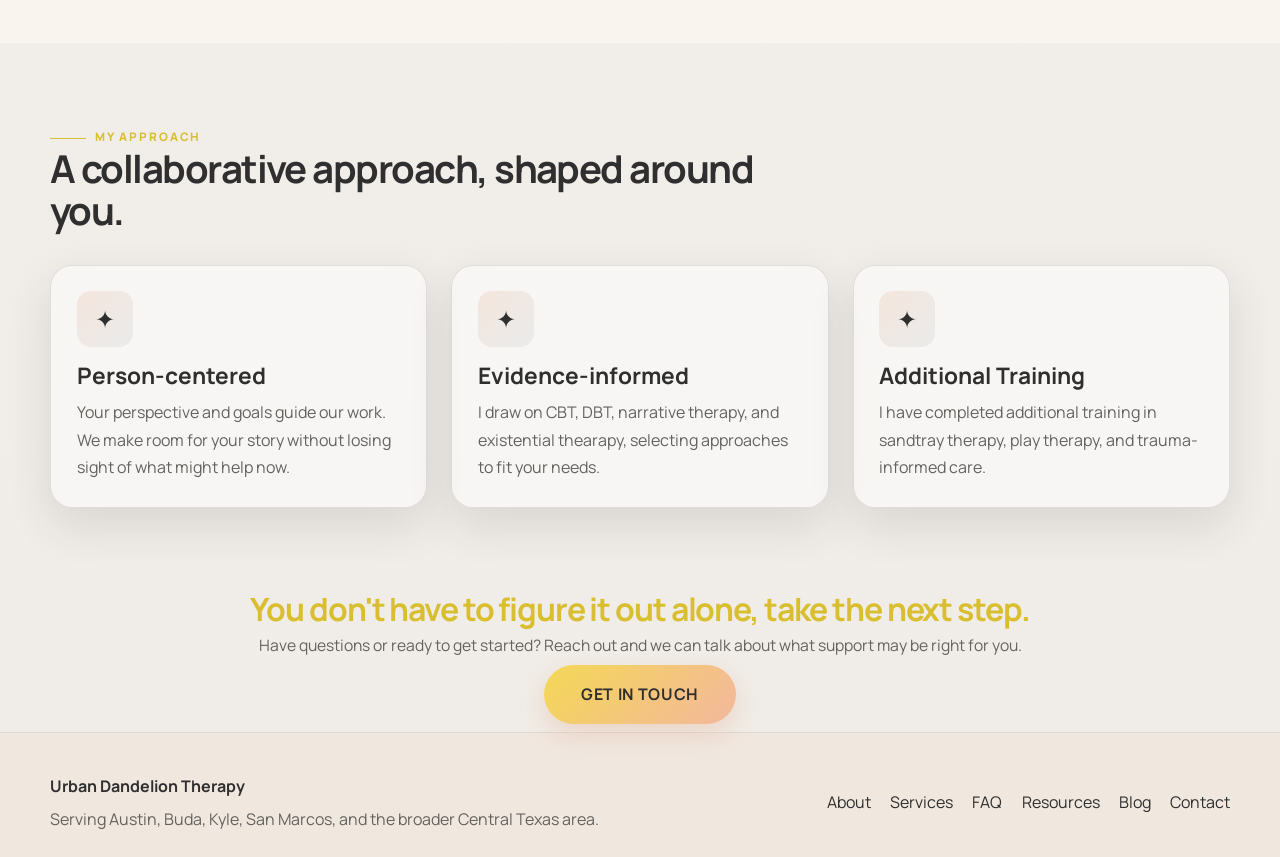
==== commit 87e817f3: "fixed about page balance" ====
--- a/about.html
+++ b/about.html
@@ -57,9 +57,15 @@
       </section>
 
       <section class="section">
-        <div class="container story-grid">
-          <div class="story-image">
-            <img src="Reference/Headshot BK.jpeg" alt="Bethanney Krueger, therapist" />
+        <div class="container story-grid about-bio-grid">
+          <div class="about-bio-media">
+            <div class="story-image">
+              <img src="Reference/Headshot BK.jpeg" alt="Bethanney Krueger, therapist" />
+            </div>
+            <div class="credential-badge about-credential">
+              <img src="Reference/NCC badge.png" alt="National Certified Counselor (NCC) badge" />
+              <p><strong>National Certified Counselor (NCC)</strong><br />A professional credential from the National Board for Certified Counselors.</p>
+            </div>
           </div>
           <div>
             <p class="lead">
@@ -81,10 +87,6 @@
               As a Texas Licensed Professional Counselor-Associate, I practice under the supervision
               of Katelyn Williams, MA, LPC-S, RPT-S, NCC.
             </p>
-            <div class="credential-badge">
-              <img src="Reference/NCC badge.png" alt="National Certified Counselor (NCC) badge" />
-              <p><strong>National Certified Counselor (NCC)</strong><br />A professional credential from the National Board for Certified Counselors.</p>
-            </div>
           </div>
         </div>
       </section>
--- a/styles.css
+++ b/styles.css
@@ -588,6 +588,17 @@
   align-items: center;
 }
 
+.about-bio-grid {
+  align-items: start;
+}
+
+.about-bio-media {
+  display: grid;
+  align-content: start;
+  gap: 1.25rem;
+  min-width: 0;
+}
+
 .story-image {
   aspect-ratio: 3 / 4;
   border-radius: 36px;
@@ -634,6 +645,22 @@
 
 .credential-badge strong {
   color: var(--navy);
+}
+
+.about-credential {
+  width: 100%;
+  margin-top: 0;
+  padding: 0.75rem;
+  gap: 0.75rem;
+}
+
+.about-credential img {
+  width: clamp(72px, 8vw, 100px);
+}
+
+.about-credential p {
+  font-size: 0.82rem;
+  line-height: 1.45;
 }
 
 .therapist-credential {
